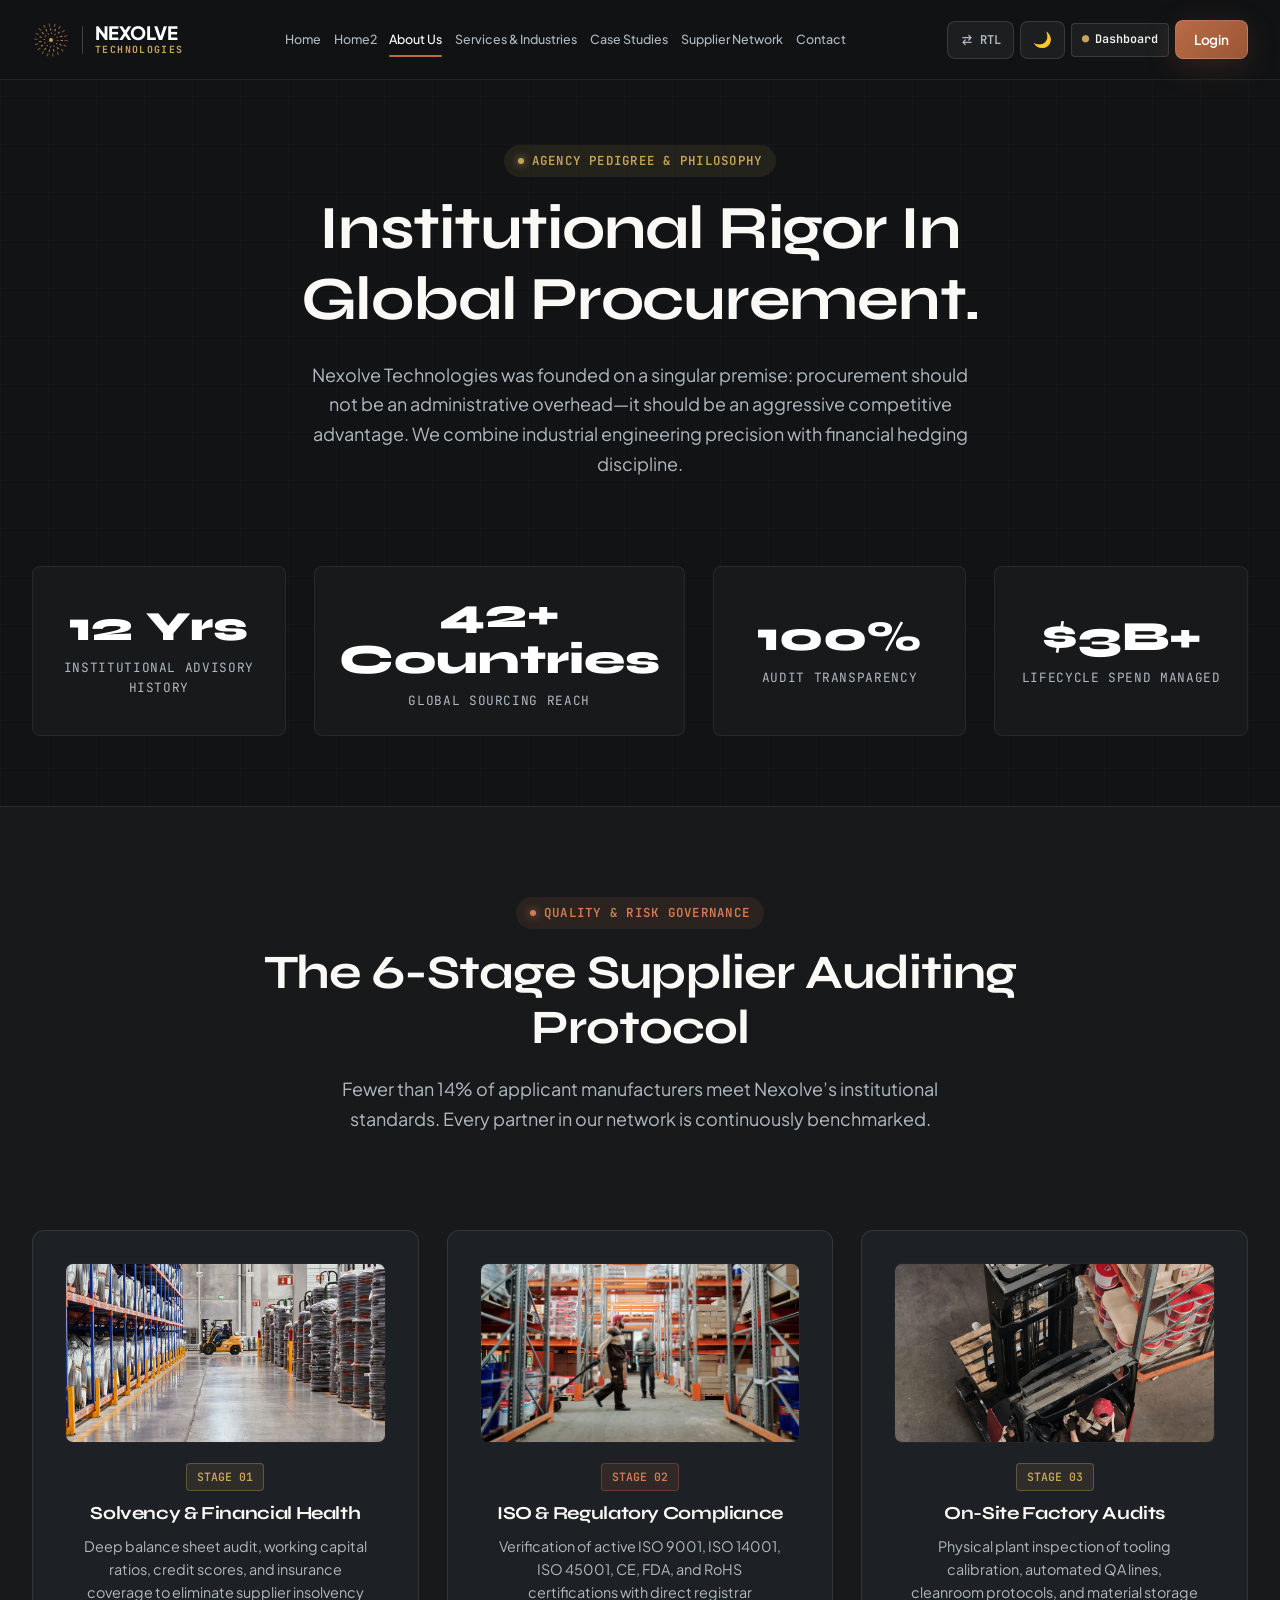
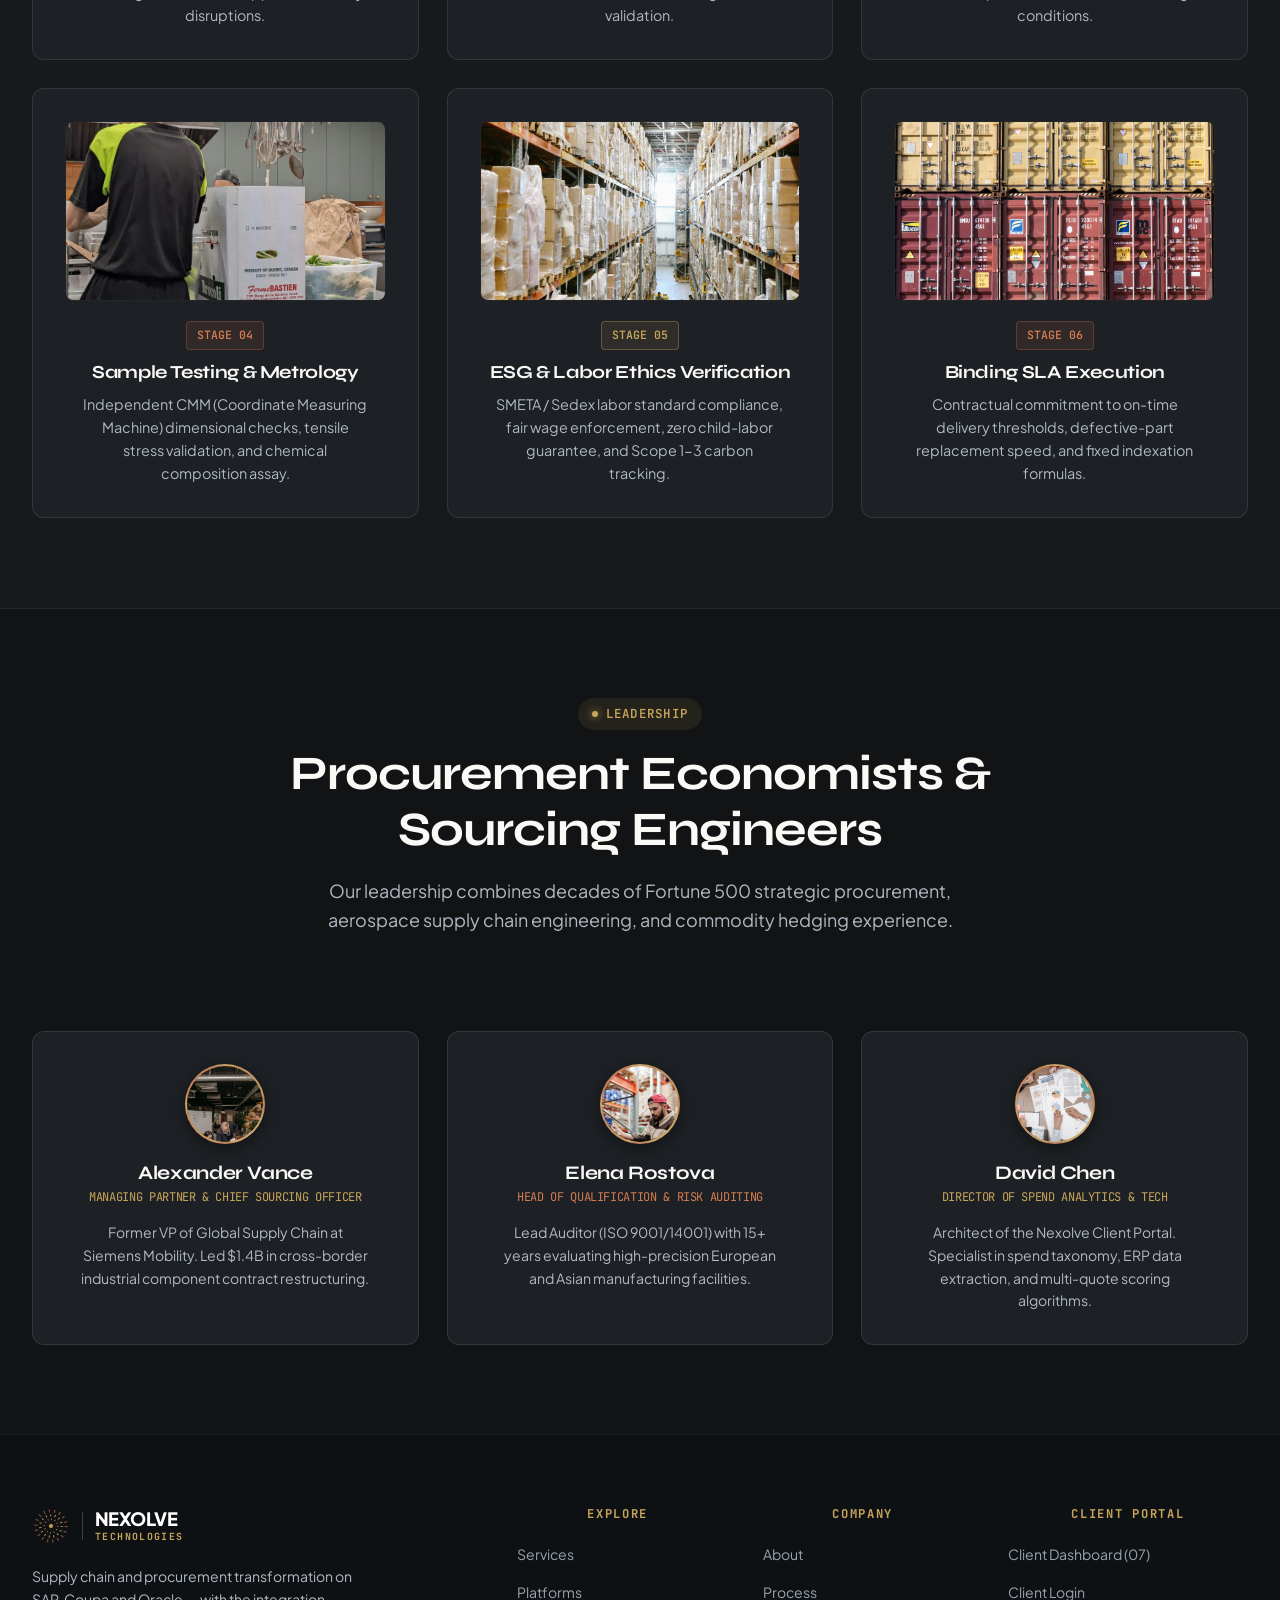
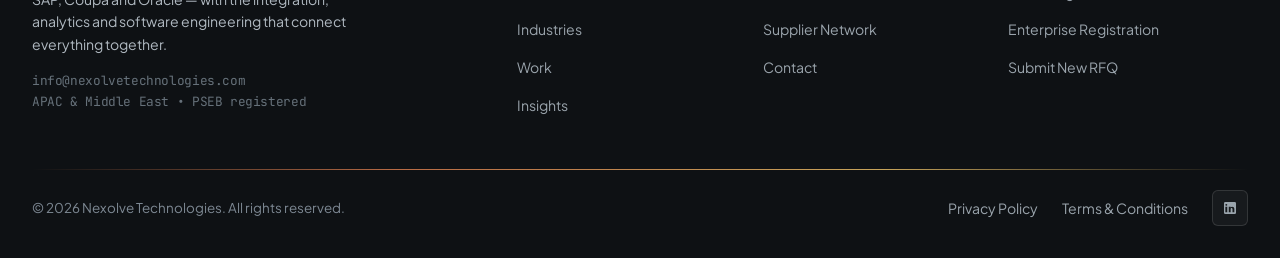
==== about.html @ 61aac62c "feat: complete Procurement & Vendor Sourcing Agency with RTL, Light/Dark theme, and centered auth" ====
<!DOCTYPE html>
<html lang="en">
<head>
  <meta charset="UTF-8">
  <meta name="viewport" content="width=device-width, initial-scale=1.0">
  <title>About Us — Nexolve Technologies | Procurement Methodology & Agency Expertise</title>
  <meta name="description" content="Learn about Nexolve Technologies' executive pedigree, rigorous 6-stage supplier qualification protocol, global sourcing footprint, and procurement governance.">
  <link rel="stylesheet" href="css/style.css">
  <link rel="icon" type="image/svg+xml" href="favicon.svg">
</head>
<body>

  <!-- Header -->
  <header class="site-header">
    <div class="container header-inner">
      <a href="index.html" class="brand-lockup">
        <svg viewBox="0 0 96 96" aria-hidden="true" focusable="false" class="matrix-mark brand-lockup__mark">
          <g fill="none">
            <circle class="matrix-mark__ring matrix-mark__ring--outer" cx="48" cy="48" r="38" stroke-width="8" stroke-dasharray="3 10.264"></circle>
            <circle class="matrix-mark__ring matrix-mark__ring--middle" cx="48" cy="48" r="27" stroke-width="6" stroke-dasharray="2.5 8.81"></circle>
            <circle class="matrix-mark__ring matrix-mark__ring--inner" cx="48" cy="48" r="17" stroke-width="4" stroke-dasharray="2 6.901"></circle>
          </g>
          <circle class="matrix-mark__core" cx="48" cy="48" r="5"></circle>
        </svg>
        <span class="brand-lockup__rule" aria-hidden="true"></span>
        <div class="brand-lockup__type">
          <span class="brand-lockup__name">NEXOLVE</span>
          <span class="brand-lockup__descriptor">TECHNOLOGIES</span>
        </div>
      </a>

      <nav class="nav-links">
        <a href="index.html" class="nav-link">Home</a>
        <a href="home-2.html" class="nav-link">Home2</a>
        <a href="about.html" class="nav-link active">About Us</a>
        <a href="services.html" class="nav-link">Services & Industries</a>
        <a href="case-studies.html" class="nav-link">Case Studies</a>
        <a href="supplier-network.html" class="nav-link">Supplier Network</a>
        <a href="contact.html" class="nav-link">Contact</a>

        <div class="mobile-drawer-actions">
          <div style="display:flex; justify-content:center; gap:10px; margin-bottom:8px;">
            <button class="header-control-btn rtl-toggle-btn" aria-label="Toggle RTL / LTR layout" style="flex:1;">
              <svg class="rtl-icon" width="14" height="14" viewBox="0 0 24 24" fill="none" stroke="currentColor" stroke-width="2.2" stroke-linecap="round" stroke-linejoin="round" aria-hidden="true">
                <path d="M5 8h14M15 4l4 4-4 4M19 16H5M9 12l-4 4 4 4"/>
              </svg>
              <span class="rtl-label">RTL</span>
            </button>
            <button class="header-control-btn theme-toggle-btn" aria-label="Toggle Light / Dark mode" style="flex:1;">
              <span class="theme-toggle-icon">🌙</span> Theme
            </button>
          </div>
          <a href="dashboard.html" class="btn btn-secondary btn-sm">
            <span style="color:var(--color-gold);">●</span> Dashboard
          </a>
          <a href="login.html" class="btn btn-primary btn-sm">
            Login →
          </a>
          <div style="display:flex; justify-content:center; gap:16px; margin-top:6px;">
            <a href="register.html" class="mono text-gold" style="font-size:0.82rem;">Create Account</a>
          </div>
        </div>
      </nav>

      <div class="nav-actions">
        <button class="header-control-btn rtl-toggle-btn" id="rtlToggleBtn" aria-label="Toggle RTL / LTR layout" title="Toggle RTL Direction">
          <svg class="rtl-icon" width="14" height="14" viewBox="0 0 24 24" fill="none" stroke="currentColor" stroke-width="2.2" stroke-linecap="round" stroke-linejoin="round" aria-hidden="true">
            <path d="M5 8h14M15 4l4 4-4 4M19 16H5M9 12l-4 4 4 4"/>
          </svg>
          <span class="rtl-label">RTL</span>
        </button>
        <button class="header-control-btn theme-toggle-btn" id="themeToggleBtn" aria-label="Toggle Light / Dark mode">
          <span class="theme-toggle-icon">🌙</span>
        </button>
        <a href="dashboard.html" class="nav-portal-btn desktop-only-action" id="dashboardHeaderBtn">
          <span style="color:var(--color-gold);">●</span> Dashboard
        </a>
        <a href="login.html" class="btn btn-primary btn-sm desktop-only-action" id="loginHeaderBtn">Login</a>
        <button class="mobile-toggle" aria-label="Toggle Navigation Menu">☰</button>
      </div>
    </div>
  </header>

  <main>
    <!-- About Hero (Center-Aligned) -->
    <section class="section page-hero-section">
      <div class="container">
        <div class="hero-center-box">
          <div class="section-label">Agency Pedigree & Philosophy</div>
          <h1 style="margin-bottom: 24px;">
            Institutional Rigor In Global Procurement.
          </h1>
          <p class="section-subtitle">
            Nexolve Technologies was founded on a singular premise: procurement should not be an administrative overhead—it should be an aggressive competitive advantage. We combine industrial engineering precision with financial hedging discipline.
          </p>
        </div>

        <!-- About Metrics (Center-Aligned) -->
        <div class="grid-4" style="margin-top: 32px;">
          <div class="metric-box">
            <div class="metric-value text-copper-bright counter-val" data-target="12" data-suffix=" Yrs">0</div>
            <div class="metric-label">Institutional Advisory History</div>
          </div>
          <div class="metric-box">
            <div class="metric-value text-gold counter-val" data-target="42" data-suffix="+ Countries">0</div>
            <div class="metric-label">Global Sourcing Reach</div>
          </div>
          <div class="metric-box">
            <div class="metric-value text-white counter-val" data-target="100" data-suffix="%">0</div>
            <div class="metric-label">Audit Transparency</div>
          </div>
          <div class="metric-box">
            <div class="metric-value text-gold counter-val" data-target="3.2" data-prefix="$" data-suffix="B+">0</div>
            <div class="metric-label">Lifecycle Spend Managed</div>
          </div>
        </div>
      </div>
    </section>

    <!-- 6-Stage Supplier Qualification Protocol (Center-Aligned) -->
    <section class="section section-dark">
      <div class="container">
        <div class="section-header-center">
          <div class="section-label copper">Quality & Risk Governance</div>
          <h2 class="section-title">The 6-Stage Supplier Auditing Protocol</h2>
          <p class="section-subtitle">
            Fewer than 14% of applicant manufacturers meet Nexolve’s institutional standards. Every partner in our network is continuously benchmarked.
          </p>
        </div>

        <div class="grid-3">
          <div class="card">
            <div class="card-glow"></div>
            <div class="card-media-wrap">
              <img src="IMAGE/pexels-willians-huerta-2157111846-36398150.jpg" alt="Solvency & Financial Health Audit" loading="lazy">
            </div>
            <span class="badge badge-gold" style="margin-bottom:12px;">STAGE 01</span>
            <div class="card-content-body">
              <h3 style="font-size:1.15rem; margin-bottom:10px;">Solvency & Financial Health</h3>
              <p style="color:var(--text-secondary); font-size:0.9rem;">
                Deep balance sheet audit, working capital ratios, credit scores, and insurance coverage to eliminate supplier insolvency disruptions.
              </p>
            </div>
          </div>

          <div class="card">
            <div class="card-glow"></div>
            <div class="card-media-wrap">
              <img src="IMAGE/pexels-tiger-lily-4487365.jpg" alt="ISO & Regulatory Compliance Verification" loading="lazy">
            </div>
            <span class="badge badge-copper" style="margin-bottom:12px;">STAGE 02</span>
            <div class="card-content-body">
              <h3 style="font-size:1.15rem; margin-bottom:10px;">ISO & Regulatory Compliance</h3>
              <p style="color:var(--text-secondary); font-size:0.9rem;">
                Verification of active ISO 9001, ISO 14001, ISO 45001, CE, FDA, and RoHS certifications with direct registrar validation.
              </p>
            </div>
          </div>

          <div class="card">
            <div class="card-glow"></div>
            <div class="card-media-wrap">
              <img src="IMAGE/pexels-tiger-lily-4483558.jpg" alt="On-Site Factory Audits" loading="lazy">
            </div>
            <span class="badge badge-gold" style="margin-bottom:12px;">STAGE 03</span>
            <div class="card-content-body">
              <h3 style="font-size:1.15rem; margin-bottom:10px;">On-Site Factory Audits</h3>
              <p style="color:var(--text-secondary); font-size:0.9rem;">
                Physical plant inspection of tooling calibration, automated QA lines, cleanroom protocols, and material storage conditions.
              </p>
            </div>
          </div>

          <div class="card">
            <div class="card-glow"></div>
            <div class="card-media-wrap">
              <img src="IMAGE/compagnons-dxfe5z116ZQ-unsplash.jpg" alt="Sample Testing & Metrology" loading="lazy">
            </div>
            <span class="badge badge-copper" style="margin-bottom:12px;">STAGE 04</span>
            <div class="card-content-body">
              <h3 style="font-size:1.15rem; margin-bottom:10px;">Sample Testing & Metrology</h3>
              <p style="color:var(--text-secondary); font-size:0.9rem;">
                Independent CMM (Coordinate Measuring Machine) dimensional checks, tensile stress validation, and chemical composition assay.
              </p>
            </div>
          </div>

          <div class="card">
            <div class="card-glow"></div>
            <div class="card-media-wrap">
              <img src="IMAGE/pexels-maorattias-5156696.jpg" alt="ESG & Labor Ethics Verification" loading="lazy">
            </div>
            <span class="badge badge-gold" style="margin-bottom:12px;">STAGE 05</span>
            <div class="card-content-body">
              <h3 style="font-size:1.15rem; margin-bottom:10px;">ESG & Labor Ethics Verification</h3>
              <p style="color:var(--text-secondary); font-size:0.9rem;">
                SMETA / Sedex labor standard compliance, fair wage enforcement, zero child-labor guarantee, and Scope 1-3 carbon tracking.
              </p>
            </div>
          </div>

          <div class="card">
            <div class="card-glow"></div>
            <div class="card-media-wrap">
              <img src="IMAGE/pexels-wolfgang-weiser-467045605-20034029.jpg" alt="Binding SLA Execution" loading="lazy">
            </div>
            <span class="badge badge-copper" style="margin-bottom:12px;">STAGE 06</span>
            <div class="card-content-body">
              <h3 style="font-size:1.15rem; margin-bottom:10px;">Binding SLA Execution</h3>
              <p style="color:var(--text-secondary); font-size:0.9rem;">
                Contractual commitment to on-time delivery thresholds, defective-part replacement speed, and fixed indexation formulas.
              </p>
            </div>
          </div>
        </div>
      </div>
    </section>

    <!-- Executive Leadership & Advisory Pedigree (Center-Aligned) -->
    <section class="section">
      <div class="container">
        <div class="section-header-center">
          <div class="section-label">Leadership</div>
          <h2 class="section-title">Procurement Economists & Sourcing Engineers</h2>
          <p class="section-subtitle">
            Our leadership combines decades of Fortune 500 strategic procurement, aerospace supply chain engineering, and commodity hedging experience.
          </p>
        </div>

        <div class="grid-3">
          <div class="card">
            <div class="team-avatar-wrap">
              <img src="IMAGE/pexels-pavel-danilyuk-7654176.jpg" alt="Alexander Vance" loading="lazy">
            </div>
            <div class="card-content-body">
              <h3 style="font-size:1.2rem; margin-bottom:4px;">Alexander Vance</h3>
              <div class="mono text-gold" style="font-size:0.75rem; margin-bottom:14px;">MANAGING PARTNER & CHIEF SOURCING OFFICER</div>
              <p style="color:var(--text-secondary); font-size:0.88rem; line-height:1.6;">
                Former VP of Global Supply Chain at Siemens Mobility. Led $1.4B in cross-border industrial component contract restructuring.
              </p>
            </div>
          </div>

          <div class="card">
            <div class="team-avatar-wrap">
              <img src="IMAGE/pexels-tiger-lily-4484150.jpg" alt="Elena Rostova" loading="lazy">
            </div>
            <div class="card-content-body">
              <h3 style="font-size:1.2rem; margin-bottom:4px;">Elena Rostova</h3>
              <div class="mono text-copper-bright" style="font-size:0.75rem; margin-bottom:14px;">HEAD OF QUALIFICATION & RISK AUDITING</div>
              <p style="color:var(--text-secondary); font-size:0.88rem; line-height:1.6;">
                Lead Auditor (ISO 9001/14001) with 15+ years evaluating high-precision European and Asian manufacturing facilities.
              </p>
            </div>
          </div>

          <div class="card">
            <div class="team-avatar-wrap">
              <img src="IMAGE/pexels-pavel-danilyuk-7868970.jpg" alt="David Chen" loading="lazy">
            </div>
            <div class="card-content-body">
              <h3 style="font-size:1.2rem; margin-bottom:4px;">David Chen</h3>
              <div class="mono text-gold" style="font-size:0.75rem; margin-bottom:14px;">DIRECTOR OF SPEND ANALYTICS & TECH</div>
              <p style="color:var(--text-secondary); font-size:0.88rem; line-height:1.6;">
                Architect of the Nexolve Client Portal. Specialist in spend taxonomy, ERP data extraction, and multi-quote scoring algorithms.
              </p>
            </div>
          </div>
        </div>
      </div>
    </section>
  </main>

  <!-- Footer -->
  <!-- Nexolve Signature Footer with Hairline Spectrum & Social Alignment -->
  <footer class="site-footer" style="background:#0E1114;">
    <div class="container">
      <div class="footer-grid">
        <div>
          <a href="index.html" class="brand-lockup" style="margin-bottom: 20px;">
            <svg viewBox="0 0 96 96" aria-hidden="true" focusable="false" class="matrix-mark brand-lockup__mark">
              <g fill="none">
                <circle class="matrix-mark__ring matrix-mark__ring--outer" cx="48" cy="48" r="38" stroke-width="8"
                  stroke-dasharray="3 10.264"></circle>
                <circle class="matrix-mark__ring matrix-mark__ring--middle" cx="48" cy="48" r="27" stroke-width="6"
                  stroke-dasharray="2.5 8.81"></circle>
                <circle class="matrix-mark__ring matrix-mark__ring--inner" cx="48" cy="48" r="17" stroke-width="4"
                  stroke-dasharray="2 6.901"></circle>
              </g>
              <circle class="matrix-mark__core" cx="48" cy="48" r="5"></circle>
            </svg>
            <span class="brand-lockup__rule" aria-hidden="true"></span>
            <div class="brand-lockup__type">
              <span class="brand-lockup__name">NEXOLVE</span>
              <span class="brand-lockup__descriptor">TECHNOLOGIES</span>
            </div>
          </a>

          <p
            style="font-size: 0.88rem; color: var(--text-secondary); max-width: 340px; margin-bottom: 16px; line-height: 1.6;">
            Supply chain and procurement transformation on SAP, Coupa and Oracle — with the integration, analytics and
            software engineering that connect everything together.
          </p>
          <div class="mono" style="font-size: 0.8rem; color: var(--text-muted); line-height: 1.6;">
            <div>info@nexolvetechnologies.com</div>
            <div>APAC & Middle East • PSEB registered</div>
          </div>
        </div>

        <div>
          <h4 class="footer-heading">Explore</h4>
          <ul class="footer-links">
            <li><a href="services.html" class="footer-link">Services</a></li>
            <li><a href="home-2.html" class="footer-link">Platforms</a></li>
            <li><a href="services.html#industries" class="footer-link">Industries</a></li>
            <li><a href="case-studies.html" class="footer-link">Work</a></li>
            <li><a href="case-studies.html#whitepapers" class="footer-link">Insights</a></li>
          </ul>
        </div>

        <div>
          <h4 class="footer-heading">Company</h4>
          <ul class="footer-links">
            <li><a href="about.html" class="footer-link">About</a></li>
            <li><a href="home-2.html#workflow" class="footer-link">Process</a></li>
            <li><a href="supplier-network.html" class="footer-link">Supplier Network</a></li>
            <li><a href="contact.html" class="footer-link">Contact</a></li>
          </ul>
        </div>

        <div>
          <h4 class="footer-heading">Client Portal</h4>
          <ul class="footer-links">
            <li><a href="dashboard.html" class="footer-link">Client Dashboard (07)</a></li>
            <li><a href="login.html" class="footer-link">Client Login</a></li>
            <li><a href="register.html" class="footer-link">Enterprise Registration</a></li>
            <li><a href="supplier-network.html#sourcing-form" class="footer-link">Submit New RFQ</a></li>
          </ul>
        </div>
      </div>

      <div class="hairline-spectrum"></div>

      <div class="footer-bottom" style="padding-top:0;">
        <div>© 2026 Nexolve Technologies. All rights reserved.</div>
        <div style="display:flex; align-items:center; gap: 24px; flex-wrap:wrap;">
          <a href="#" class="footer-link">Privacy Policy</a>
          <a href="#" class="footer-link">Terms & Conditions</a>
          <div class="footer-social-list">
            <a href="https://www.linkedin.com/company/nexolve-technologies" target="_blank" rel="noopener noreferrer"
              class="social-icon-btn" aria-label="Nexolve on LinkedIn">
              <svg viewBox="0 0 24 24">
                <path
                  d="M19 3a2 2 0 0 1 2 2v14a2 2 0 0 1-2 2H5a2 2 0 0 1-2-2V5a2 2 0 0 1 2-2h14m-.5 15.5v-5.3a3.26 3.26 0 0 0-3.26-3.26c-.85 0-1.84.52-2.28 1.3v-1.11h-2.79v8.37h2.79v-4.93c0-.77.62-1.4 1.39-1.4a1.4 1.4 0 0 1 1.4 1.4v4.93h2.75M6.46 8.76a1.45 1.45 0 1 0 0-2.9 1.45 1.45 0 0 0 0 2.9m1.4 9.74v-8.37H5.06v8.37h2.8z" />
              </svg>
            </a>
          </div>
        </div>
      </div>
    </div>
  </footer>

  <script src="js/main.js"></script>
</body>
</html>
---- css/style.css ----
/* ==========================================================================
   PROCUREMENT INTELLIGENCE DESIGN SYSTEM
   Brand: Nexolve Technologies — Procurement & Vendor Sourcing Agency
   Colors: Carbon (#17191B), Warm White (#F5F3EE), Steel (#66717A), Copper (#B86B45), Signal Gold (#C7A45A)
   Complete Center-Alignment & Equal-Sizing System
   ========================================================================== */

@import url('https://fonts.googleapis.com/css2?family=JetBrains+Mono:wght@400;500;600;700&family=Plus+Jakarta+Sans:wght@300;400;500;600;700;800&family=Syne:wght@500;600;700;800&display=swap');

:root {
  /* Core Palette */
  --bg-carbon: #111315;
  --bg-carbon-surface: #17191B;
  --bg-carbon-card: #1D2024;
  --bg-carbon-elevated: #24292F;
  --bg-carbon-hover: #2D333B;
  
  --text-warm-white: #F5F3EE;
  --text-primary: #FAF9F6;
  --text-secondary: #B0B9C1;
  --text-muted: #66717A;
  --text-faint: #444C54;
  
  --color-steel: #66717A;
  --color-steel-light: #8E99A2;
  --color-steel-border: rgba(102, 113, 122, 0.22);
  --color-steel-dark: #2A3036;

  --color-copper: #B86B45;
  --color-copper-hover: #D17C52;
  --color-copper-glow: rgba(184, 107, 69, 0.25);
  --color-copper-surface: rgba(184, 107, 69, 0.12);

  --color-gold: #C7A45A;
  --color-gold-hover: #DEBB6E;
  --color-gold-glow: rgba(199, 164, 90, 0.22);
  --color-gold-surface: rgba(199, 164, 90, 0.1);

  --color-success: #3EBD82;
  --color-success-bg: rgba(62, 189, 130, 0.12);
  --color-warning: #E5A83B;
  --color-warning-bg: rgba(229, 168, 59, 0.12);
  --color-info: #3E94E4;
  --color-info-bg: rgba(62, 148, 228, 0.12);
  --color-danger: #E05252;

  /* Typography */
  --font-display: 'Syne', -apple-system, BlinkMacSystemFont, sans-serif;
  --font-body: 'Plus Jakarta Sans', -apple-system, BlinkMacSystemFont, sans-serif;
  --font-mono: 'JetBrains Mono', monospace;

  /* Elevation & Shadows */
  --shadow-sm: 0 2px 8px rgba(0, 0, 0, 0.4);
  --shadow-md: 0 8px 24px rgba(0, 0, 0, 0.5);
  --shadow-lg: 0 16px 48px rgba(0, 0, 0, 0.65);
  --shadow-copper: 0 8px 32px rgba(184, 107, 69, 0.2);
  --shadow-gold: 0 8px 32px rgba(199, 164, 90, 0.18);

  /* Radius & Borders */
  --radius-xs: 4px;
  --radius-sm: 8px;
  --radius-md: 12px;
  --radius-lg: 18px;
  --radius-xl: 24px;
  --radius-full: 9999px;
  
  --border-subtle: 1px solid rgba(255, 255, 255, 0.07);
  --border-card: 1px solid rgba(255, 255, 255, 0.1);
  --border-copper: 1px solid rgba(184, 107, 69, 0.35);
  --border-gold: 1px solid rgba(199, 164, 90, 0.35);

  /* Layout Standard System */
  --max-width: 1280px;
  --header-height: 80px;
  --section-padding-y: clamp(56px, 7vw, 96px);
  --container-padding-x: clamp(16px, 3.5vw, 32px);
  
  --transition-fast: 0.2s cubic-bezier(0.16, 1, 0.3, 1);
  --transition-normal: 0.3s cubic-bezier(0.16, 1, 0.3, 1);
  --transition-slow: 0.5s cubic-bezier(0.16, 1, 0.3, 1);
}

/* ==========================================================================
   Light Mode Theme System (Crisp White Background, Deep Carbon Dark Text)
   ========================================================================== */
/* ==========================================================================
   Light Mode Theme System (Crisp White Background, Deep Carbon Dark Text)
   ========================================================================== */
:root[data-theme="light"],
[data-theme="light"],
body.light-theme {
  --bg-carbon: #FFFFFF;
  --bg-carbon-surface: #F8F9FA;
  --bg-carbon-card: #FFFFFF;
  --bg-carbon-elevated: #F1F3F5;
  --bg-carbon-hover: #E9ECEF;
  
  --text-warm-white: #111315;
  --text-primary: #111315;
  --text-secondary: #4A5568;
  --text-muted: #718096;
  --text-faint: #A0AEC0;
  
  --color-steel: #4A5568;
  --color-steel-light: #2D3748;
  --color-steel-border: rgba(0, 0, 0, 0.1);
  --color-steel-dark: #EDF2F7;

  --color-copper: #A35834;
  --color-copper-hover: #8C4726;
  --color-copper-glow: rgba(163, 88, 52, 0.2);
  --color-copper-surface: rgba(163, 88, 52, 0.08);

  --color-gold: #96701E;
  --color-gold-hover: #7E5D14;
  --color-gold-glow: rgba(150, 112, 30, 0.18);
  --color-gold-surface: rgba(150, 112, 30, 0.08);

  --border-subtle: 1px solid rgba(0, 0, 0, 0.08);
  --border-card: 1px solid rgba(0, 0, 0, 0.1);
  --border-copper: 1px solid rgba(163, 88, 52, 0.3);
  --border-gold: 1px solid rgba(150, 112, 30, 0.3);

  --shadow-sm: 0 2px 8px rgba(0, 0, 0, 0.06);
  --shadow-md: 0 8px 24px rgba(0, 0, 0, 0.08);
  --shadow-lg: 0 16px 48px rgba(0, 0, 0, 0.12);
  --shadow-copper: 0 8px 32px rgba(163, 88, 52, 0.15);
  --shadow-gold: 0 8px 32px rgba(150, 112, 30, 0.15);
}

[data-theme="light"] body {
  background-color: #FFFFFF !important;
  color: #111315 !important;
}

[data-theme="light"] body::before {
  background-image: 
    linear-gradient(rgba(0, 0, 0, 0.03) 1px, transparent 1px),
    linear-gradient(90deg, rgba(0, 0, 0, 0.03) 1px, transparent 1px);
}

[data-theme="light"] .site-header {
  background: rgba(255, 255, 255, 0.95) !important;
  border-bottom: 1px solid rgba(0, 0, 0, 0.08) !important;
  box-shadow: 0 4px 20px rgba(0, 0, 0, 0.04);
}

[data-theme="light"] .site-header.scrolled {
  background: rgba(255, 255, 255, 0.98) !important;
  border-bottom: 1px solid rgba(163, 88, 52, 0.25) !important;
  box-shadow: 0 8px 30px rgba(0, 0, 0, 0.08);
}

[data-theme="light"] .brand-name,
[data-theme="light"] .brand-lockup__name {
  color: #111315 !important;
}

[data-theme="light"] .brand-lockup__rule {
  background: rgba(0, 0, 0, 0.15) !important;
}

[data-theme="light"] .nav-link {
  color: #4A5568 !important;
}

[data-theme="light"] .nav-link:hover,
[data-theme="light"] .nav-link.active {
  color: #111315 !important;
}

[data-theme="light"] .nav-portal-btn {
  background: #F8F9FA !important;
  border-color: rgba(0, 0, 0, 0.12) !important;
  color: #111315 !important;
}

[data-theme="light"] .nav-portal-btn:hover {
  background: #EDF2F7 !important;
  border-color: var(--color-gold) !important;
  color: #111315 !important;
}

[data-theme="light"] .section-title,
[data-theme="light"] .hero-title,
[data-theme="light"] h1, 
[data-theme="light"] h2, 
[data-theme="light"] h3, 
[data-theme="light"] h4, 
[data-theme="light"] h5, 
[data-theme="light"] h6 {
  color: #111315 !important;
}

[data-theme="light"] .section-subtitle,
[data-theme="light"] .hero-lede,
[data-theme="light"] p {
  color: #4A5568;
}

[data-theme="light"] .hero-title__accent {
  background: linear-gradient(135deg, #111315 20%, var(--color-copper) 70%, var(--color-gold) 100%) !important;
  -webkit-background-clip: text !important;
  -webkit-text-fill-color: transparent !important;
}

[data-theme="light"] .home-hero {
  background: radial-gradient(circle at 50% 20%, #F8F9FA 0%, #FFFFFF 80%) !important;
}

[data-theme="light"] .hero-rail {
  background: rgba(248, 249, 250, 0.95) !important;
  border: 1px solid rgba(0, 0, 0, 0.08) !important;
  border-left: 3px solid var(--color-copper) !important;
}

[data-theme="light"] .hero-rail > div {
  border-right: 1px solid rgba(0, 0, 0, 0.08) !important;
}

[data-theme="light"] .hero-rail dt {
  color: #111315 !important;
}

[data-theme="light"] .hero-rail dd {
  color: #718096 !important;
}

[data-theme="light"] .card {
  background: #FFFFFF !important;
  border: 1px solid rgba(0, 0, 0, 0.08) !important;
  box-shadow: 0 4px 16px rgba(0, 0, 0, 0.05);
  color: #111315 !important;
}

[data-theme="light"] .card:hover {
  background: #FFFFFF !important;
  border-color: var(--color-copper) !important;
  box-shadow: 0 10px 28px rgba(0, 0, 0, 0.08);
}

[data-theme="light"] .section-dark,
[data-theme="light"] .brand-panel,
[data-theme="light"] .feature-matrix-box,
[data-theme="light"] .home-2-stat-row {
  background: #F8F9FA !important;
  border-color: rgba(0, 0, 0, 0.08) !important;
}

[data-theme="light"] .surface-blueprint {
  background: #FFFFFF !important;
  border-color: rgba(0, 0, 0, 0.08) !important;
}

[data-theme="light"] .technology-mark {
  background: #F8F9FA !important;
  border: 1px solid rgba(0, 0, 0, 0.08) !important;
}

[data-theme="light"] .technology-mark__name {
  color: #111315 !important;
}

[data-theme="light"] .brand-marquee__item {
  background: #FFFFFF !important;
  border: 1px solid rgba(0, 0, 0, 0.1) !important;
  color: #111315 !important;
  box-shadow: 0 2px 8px rgba(0, 0, 0, 0.04);
}

[data-theme="light"] .proof-project,
[data-theme="light"] .service-matrix__item {
  background: #FFFFFF !important;
  border: 1px solid rgba(0, 0, 0, 0.08) !important;
  box-shadow: 0 4px 16px rgba(0, 0, 0, 0.05);
}

[data-theme="light"] .impact-band {
  background: linear-gradient(135deg, #F8F9FA 0%, #EDF2F7 100%) !important;
  border-color: rgba(0, 0, 0, 0.08) !important;
}

[data-theme="light"] .stat-tile {
  background: #FFFFFF !important;
  border: 1px solid rgba(0, 0, 0, 0.08) !important;
  box-shadow: 0 4px 12px rgba(0, 0, 0, 0.04);
}

[data-theme="light"] .stat-tile__value {
  color: #111315 !important;
}

[data-theme="light"] .hub-section {
  background: #FFFFFF !important;
}

[data-theme="light"] .platform-stack {
  background: #FFFFFF !important;
  border: 1px solid rgba(0, 0, 0, 0.08) !important;
  box-shadow: 0 4px 20px rgba(0, 0, 0, 0.05);
}

[data-theme="light"] .platform-stack__layer {
  background: #F8F9FA !important;
  border: 1px solid rgba(0, 0, 0, 0.08) !important;
}

[data-theme="light"] .platform-stack__title {
  color: #111315 !important;
}

[data-theme="light"] .technology-mark--compact {
  background: #FFFFFF !important;
  border: 1px solid rgba(0, 0, 0, 0.1) !important;
  color: #111315 !important;
}

[data-theme="light"] .brand-cta {
  background: radial-gradient(circle at center, #F8F9FA 0%, #FFFFFF 80%) !important;
  border-color: rgba(0, 0, 0, 0.08) !important;
}

[data-theme="light"] .enterprise-stat-row {
  background: #FFFFFF !important;
  border: 1px solid rgba(0, 0, 0, 0.1) !important;
}

[data-theme="light"] .enterprise-stat-cell {
  border-right: 1px solid rgba(0, 0, 0, 0.08) !important;
}

[data-theme="light"] .enterprise-stat-value,
[data-theme="light"] .enterprise-stat-val {
  color: #111315 !important;
}

[data-theme="light"] .metric-box {
  background: #F8F9FA !important;
  border: 1px solid rgba(0, 0, 0, 0.08) !important;
}

[data-theme="light"] .metric-value {
  color: #111315 !important;
}

[data-theme="light"] .metric-label {
  color: #4A5568 !important;
}

[data-theme="light"] .savings-engine-container {
  background: #FFFFFF !important;
  border: 1px solid rgba(0, 0, 0, 0.12) !important;
  box-shadow: 0 16px 40px rgba(0, 0, 0, 0.08), 0 0 20px rgba(163, 88, 52, 0.08) !important;
}

[data-theme="light"] .savings-engine-container::before {
  color: var(--color-copper) !important;
}

[data-theme="light"] .flow-step {
  background: #F8F9FA !important;
  border: 1px solid rgba(0, 0, 0, 0.08) !important;
  color: #111315 !important;
}

[data-theme="light"] .flow-step.highlight {
  background: rgba(199, 164, 90, 0.12) !important;
  border-color: var(--color-gold) !important;
}

[data-theme="light"] .flow-step.final {
  background: rgba(184, 107, 69, 0.12) !important;
  border-color: var(--color-copper) !important;
}

[data-theme="light"] .flow-step-val {
  color: #111315 !important;
}

[data-theme="light"] .flow-step-desc {
  color: #718096 !important;
}

[data-theme="light"] .range-input {
  background: #E2E8F0 !important;
}

[data-theme="light"] .table-responsive {
  background: #FFFFFF !important;
  border-color: rgba(0, 0, 0, 0.1) !important;
}

[data-theme="light"] .data-table th {
  background: #F8F9FA !important;
  color: #111315 !important;
  border-bottom: 1px solid rgba(0, 0, 0, 0.1) !important;
}

[data-theme="light"] .data-table td {
  color: #111315 !important;
  border-bottom: 1px solid rgba(0, 0, 0, 0.06) !important;
}

[data-theme="light"] .data-table tbody tr:hover {
  background: #F8F9FA !important;
}

[data-theme="light"] .procurement-ticker {
  background: #F8F9FA !important;
  border-bottom: 1px solid rgba(0, 0, 0, 0.08) !important;
  color: #4A5568 !important;
}

[data-theme="light"] .site-footer {
  background: #F1F3F5 !important;
  border-top: 1px solid rgba(0, 0, 0, 0.08) !important;
}

[data-theme="light"] .site-footer h4,
[data-theme="light"] .site-footer .brand-lockup__name {
  color: #111315 !important;
}

[data-theme="light"] .footer-link {
  color: #4A5568 !important;
}

[data-theme="light"] .footer-link:hover {
  color: #111315 !important;
}

[data-theme="light"] .footer-bottom {
  color: #718096 !important;
}

[data-theme="light"] .social-icon-btn,
[data-theme="light"] .social-channel-icon {
  background: rgba(0, 0, 0, 0.04) !important;
  border-color: rgba(0, 0, 0, 0.1) !important;
  color: #4A5568 !important;
}

[data-theme="light"] .social-icon-btn:hover,
[data-theme="light"] .social-channel-card:hover .social-channel-icon {
  background: var(--color-copper) !important;
  color: #FFFFFF !important;
}

[data-theme="light"] .social-channel-card,
[data-theme="light"] .office-hub-card {
  background: #FFFFFF !important;
  border-color: rgba(0, 0, 0, 0.08) !important;
  box-shadow: 0 4px 16px rgba(0, 0, 0, 0.05);
}

[data-theme="light"] .social-channel-name,
[data-theme="light"] .office-hub-card h3 {
  color: #111315 !important;
}

[data-theme="light"] .form-control {
  background: #FFFFFF !important;
  border: 1px solid #CBD5E0 !important;
  color: #111315 !important;
}

[data-theme="light"] .form-control::placeholder {
  color: #A0AEC0 !important;
}

[data-theme="light"] .form-control:focus {
  border-color: var(--color-copper) !important;
  box-shadow: 0 0 0 3px rgba(163, 88, 52, 0.15) !important;
}

[data-theme="light"] .btn-secondary {
  background: #F1F3F5 !important;
  border-color: rgba(0, 0, 0, 0.12) !important;
  color: #111315 !important;
}

[data-theme="light"] .btn-secondary:hover {
  background: #E2E8F0 !important;
  color: #111315 !important;
}

[data-theme="light"] .btn-outline {
  border-color: rgba(0, 0, 0, 0.2) !important;
  color: #111315 !important;
}

[data-theme="light"] .btn-outline:hover {
  background: rgba(0, 0, 0, 0.04) !important;
  color: var(--color-copper) !important;
  border-color: var(--color-copper) !important;
}

[data-theme="light"] .hud-pill,
[data-theme="light"] .map-hud-badge,
[data-theme="light"] .video-badge {
  background: rgba(255, 255, 255, 0.94) !important;
  border-color: rgba(0, 0, 0, 0.12) !important;
  color: #111315 !important;
  box-shadow: 0 4px 12px rgba(0, 0, 0, 0.06) !important;
}

[data-theme="light"] .contact-map-frame {
  filter: none !important;
}

[data-theme="light"] .auth-card {
  background: #FFFFFF !important;
  border: 1px solid rgba(0, 0, 0, 0.1) !important;
  box-shadow: 0 20px 50px rgba(0, 0, 0, 0.08) !important;
}

[data-theme="light"] .mobile-drawer,
[data-theme="light"] .nav-links {
  background: #FFFFFF !important;
}

[data-theme="light"] .mobile-toggle {
  background: #F1F3F5 !important;
  border-color: rgba(0, 0, 0, 0.12) !important;
  color: #111315 !important;
}

[data-theme="light"] .badge-steel {
  background: #EDF2F7 !important;
  color: #2D3748 !important;
}

[data-theme="light"] .dashboard-sidebar {
  background: #FFFFFF !important;
  border-right: 1px solid rgba(0, 0, 0, 0.08) !important;
}

[data-theme="light"] .dashboard-card {
  background: #FFFFFF !important;
  border: 1px solid rgba(0, 0, 0, 0.08) !important;
}

/* ==========================================================================
   RTL (Right-to-Left) Mode Support
   ========================================================================== */
[dir="rtl"] {
  direction: rtl;
  text-align: right;
}

[dir="rtl"] .nav-container {
  flex-direction: row;
}

[dir="rtl"] .brand-lockup,
[dir="rtl"] .brand-logo {
  margin-right: 0;
  margin-left: 16px;
}

[dir="rtl"] .brand-lockup__rule {
  margin: 0 10px;
}

[dir="rtl"] .nav-links {
  margin-right: auto;
  margin-left: 0;
}

[dir="rtl"] .hero-rail {
  border-left: none;
  border-right: 3px solid var(--color-copper);
}

[dir="rtl"] .hero-rail > div {
  border-right: none;
  border-left: 1px solid rgba(255, 255, 255, 0.06);
}

[dir="rtl"] .hero-rail > div:last-child {
  border-left: none;
}

[dir="rtl"] [data-theme="light"] .hero-rail > div {
  border-left: 1px solid rgba(0, 0, 0, 0.08) !important;
  border-right: none !important;
}

[dir="rtl"] .technology-mark::before {
  left: auto;
  right: 0;
}

[dir="rtl"] .footer-grid {
  text-align: right;
}

[dir="rtl"] .footer-links {
  align-items: flex-start;
}

[dir="rtl"] .footer-bottom {
  flex-direction: row-reverse;
}

[dir="rtl"] .enterprise-stat-cell {
  border-right: none;
  border-left: 1px solid rgba(255, 255, 255, 0.08);
}

[dir="rtl"] .enterprise-stat-cell:last-child {
  border-left: none;
}

[dir="rtl"] [data-theme="light"] .enterprise-stat-cell {
  border-left: 1px solid rgba(0, 0, 0, 0.08) !important;
  border-right: none !important;
}

[dir="rtl"] .mobile-drawer {
  right: auto;
  left: -320px;
  border-right: 1px solid rgba(255, 255, 255, 0.08);
  border-left: none;
}

[dir="rtl"] .mobile-drawer.active {
  left: 0;
  right: auto;
}

[dir="rtl"] .social-channel-card {
  text-align: right;
}

[dir="rtl"] .map-hud-overlay {
  flex-direction: row-reverse;
}

[dir="rtl"] .hud-pill,
[dir="rtl"] .badge {
  text-align: right;
}

[dir="rtl"] .data-table th,
[dir="rtl"] .data-table td {
  text-align: right;
}

[dir="rtl"] .flow-step {
  text-align: right;
}

[dir="rtl"] .auth-corner-back {
  left: auto !important;
  right: 24px !important;
}

[dir="rtl"] .auth-corner-controls {
  right: auto !important;
  left: 24px !important;
}

/* Header Action Controls (Theme & RTL Toggles) */
.header-control-btn {
  display: inline-flex;
  align-items: center;
  justify-content: center;
  gap: 6px;
  height: 38px;
  padding: 0 12px;
  border-radius: var(--radius-sm);
  background: rgba(255, 255, 255, 0.05);
  border: 1px solid rgba(255, 255, 255, 0.12);
  color: var(--text-secondary);
  font-family: var(--font-mono);
  font-size: 0.76rem;
  font-weight: 600;
  cursor: pointer;
  transition: all var(--transition-fast);
  user-select: none;
  text-decoration: none;
}

.header-control-btn:hover {
  background: var(--color-copper-surface);
  border-color: var(--color-copper);
  color: var(--color-copper-hover);
  transform: translateY(-1px);
}

[data-theme="light"] .header-control-btn {
  background: #F1F3F5 !important;
  border-color: rgba(0, 0, 0, 0.12) !important;
  color: #2D3748 !important;
}

[data-theme="light"] .header-control-btn:hover {
  background: #E2E8F0 !important;
  border-color: var(--color-copper) !important;
  color: var(--color-copper) !important;
}

.theme-toggle-icon {
  font-size: 0.95rem;
  line-height: 1;
  transition: transform 0.3s ease;
}

.header-control-btn:hover .theme-toggle-icon {
  transform: rotate(20deg) scale(1.1);
}

.rtl-icon {
  display: inline-block;
  vertical-align: middle;
  transition: transform 0.3s ease;
}

.header-control-btn:hover .rtl-icon {
  transform: scale(1.12);
}

/* ==========================================================================
   Base & Reset
   ========================================================================== */
*, *::before, *::after {
  box-sizing: border-box;
  margin: 0;
  padding: 0;
}

html {
  font-size: 16px;
  scroll-behavior: smooth;
  background-color: var(--bg-carbon);
  color: var(--text-warm-white);
  overflow-x: hidden;
  width: 100%;
}

body {
  font-family: var(--font-body);
  background-color: var(--bg-carbon);
  color: var(--text-warm-white);
  line-height: 1.6;
  -webkit-font-smoothing: antialiased;
  -moz-osx-font-smoothing: grayscale;
  overflow-x: hidden;
  width: 100%;
  position: relative;
  min-height: 100vh;
  display: flex;
  flex-direction: column;
}

body::before {
  content: '';
  position: fixed;
  top: 0;
  left: 0;
  width: 100%;
  height: 100%;
  background-image: 
    linear-gradient(rgba(255, 255, 255, 0.02) 1px, transparent 1px),
    linear-gradient(90deg, rgba(255, 255, 255, 0.02) 1px, transparent 1px);
  background-size: 48px 48px;
  pointer-events: none;
  z-index: 0;
}

main {
  flex: 1 0 auto;
  position: relative;
  z-index: 1;
  width: 100%;
}

a {
  color: inherit;
  text-decoration: none;
  transition: color var(--transition-fast);
}

/* ==========================================================================
   Strict Image Standards
   ========================================================================== */
img, picture, svg, video {
  display: block;
  max-width: 100%;
  height: auto;
}

.img-wrap-16-9,
.img-wrap-16-10,
.img-wrap-4-3,
.img-wrap-1-1 {
  width: 100%;
  position: relative;
  overflow: hidden;
  border-radius: var(--radius-sm);
  background: #14171A;
  display: flex;
  align-items: center;
  justify-content: center;
  margin: 0 auto 20px;
}

.img-wrap-16-9 { aspect-ratio: 16 / 9; }
.img-wrap-16-10 { aspect-ratio: 16 / 10; }
.img-wrap-4-3 { aspect-ratio: 4 / 3; }
.img-wrap-1-1 { aspect-ratio: 1 / 1; }

.img-wrap-16-9 img,
.img-wrap-16-10 img,
.img-wrap-4-3 img,
.img-wrap-1-1 img {
  width: 100%;
  height: 100%;
  object-fit: cover;
  object-position: center;
  transition: transform var(--transition-normal);
}

.card-media-wrap {
  width: 100%;
  aspect-ratio: 16 / 9;
  border-radius: var(--radius-sm);
  overflow: hidden;
  margin: 0 auto 20px;
  background: #15181B;
  border: 1px solid rgba(255, 255, 255, 0.06);
  display: flex;
  align-items: center;
  justify-content: center;
  position: relative;
  flex-shrink: 0;
}

.card-media-wrap img {
  width: 100%;
  height: 100%;
  object-fit: cover;
  object-position: center;
}

.card:hover .card-media-wrap img {
  transform: scale(1.04);
}

.team-avatar-wrap {
  width: 80px;
  height: 80px;
  aspect-ratio: 1 / 1;
  border-radius: 50%;
  overflow: hidden;
  margin: 0 auto 18px;
  background: linear-gradient(135deg, var(--color-copper), var(--color-gold));
  display: flex;
  align-items: center;
  justify-content: center;
  font-family: var(--font-display);
  font-size: 1.8rem;
  font-weight: 800;
  color: #111315;
  flex-shrink: 0;
  border: 2px solid rgba(255, 255, 255, 0.1);
  box-shadow: 0 4px 16px rgba(0, 0, 0, 0.4);
}

.team-avatar-wrap img {
  width: 100%;
  height: 100%;
  object-fit: cover;
  object-position: center top;
}

ul, ol {
  list-style: none;
}

button, input, select, textarea {
  font-family: inherit;
  color: inherit;
  border: none;
  background: none;
  outline: none;
  font-size: 1rem;
}

button {
  cursor: pointer;
}

/* ==========================================================================
   Center-Aligned Typography Hierarchy
   ========================================================================== */
h1, h2, h3, h4, h5, h6 {
  font-family: var(--font-display);
  font-weight: 700;
  line-height: 1.16;
  color: var(--text-primary);
  letter-spacing: -0.02em;
  word-break: break-word;
  text-align: center;
}

h1 {
  font-size: clamp(2.3rem, 4.8vw, 4.2rem);
  text-align: center;
  margin-left: auto;
  margin-right: auto;
}

.mono {
  font-family: var(--font-mono);
  letter-spacing: -0.03em;
}

.text-copper { color: var(--color-copper); }
.text-copper-bright { color: var(--color-copper-hover); }
.text-gold { color: var(--color-gold); }
.text-steel { color: var(--color-steel-light); }
.text-muted { color: var(--text-muted); }
.text-success { color: var(--color-success); }
.text-white { color: #FFFFFF; }

.section-label {
  display: inline-flex;
  align-items: center;
  justify-content: center;
  gap: 8px;
  font-family: var(--font-mono);
  font-size: clamp(0.7rem, 1.5vw, 0.78rem);
  font-weight: 600;
  text-transform: uppercase;
  letter-spacing: 0.1em;
  color: var(--color-gold);
  background: var(--color-gold-surface);
  border: 1px solid var(--border-gold);
  padding: 6px 14px;
  border-radius: var(--radius-full);
  margin: 0 auto 16px;
  max-width: 100%;
  white-space: normal;
  text-align: center;
}

.section-label::before {
  content: '';
  display: inline-block;
  width: 6px;
  height: 6px;
  border-radius: 50%;
  background: var(--color-gold);
  box-shadow: 0 0 8px var(--color-gold);
  flex-shrink: 0;
}

.section-label.copper {
  color: var(--color-copper-hover);
  background: var(--color-copper-surface);
  border-color: var(--border-copper);
}
.section-label.copper::before {
  background: var(--color-copper-hover);
  box-shadow: 0 0 8px var(--color-copper);
}

.section-title {
  font-size: clamp(1.85rem, 3.8vw, 3rem);
  margin-bottom: 18px;
  text-align: center;
  margin-left: auto;
  margin-right: auto;
}

.section-subtitle {
  font-size: clamp(0.95rem, 1.8vw, 1.125rem);
  color: var(--text-secondary);
  max-width: 680px;
  margin-bottom: 40px;
  margin-left: auto;
  margin-right: auto;
  line-height: 1.65;
  text-align: center;
}

.section-header-center {
  text-align: center;
  max-width: 780px;
  margin: 0 auto clamp(32px, 5vw, 56px);
  display: flex;
  flex-direction: column;
  align-items: center;
  justify-content: center;
}

/* ==========================================================================
   Container & Section Sizing
   ========================================================================== */
.container {
  width: 100%;
  max-width: var(--max-width);
  margin-left: auto;
  margin-right: auto;
  padding-left: var(--container-padding-x);
  padding-right: var(--container-padding-x);
  position: relative;
  z-index: 1;
}

.section {
  padding-top: var(--section-padding-y);
  padding-bottom: var(--section-padding-y);
  position: relative;
  z-index: 1;
  width: 100%;
}

.section-dark {
  background-color: var(--bg-carbon-surface);
  border-top: var(--border-subtle);
  border-bottom: var(--border-subtle);
}

.page-hero-section {
  padding-top: clamp(110px, 14vw, 145px);
  padding-bottom: clamp(40px, 6vw, 70px);
  position: relative;
  text-align: center;
}

.hero-center-box {
  max-width: 860px;
  margin: 0 auto clamp(32px, 5vw, 48px);
  display: flex;
  flex-direction: column;
  align-items: center;
  text-align: center;
}

/* ==========================================================================
   Grid System & Center-Aligned Equal Cards
   ========================================================================== */
.grid-2, .grid-3, .grid-4 {
  display: grid;
  gap: clamp(16px, 2.5vw, 28px);
  width: 100%;
  align-items: stretch;
}

.grid-2 { grid-template-columns: repeat(2, 1fr); }
.grid-3 { grid-template-columns: repeat(3, 1fr); }
.grid-4 { grid-template-columns: repeat(4, 1fr); }

@media (max-width: 1024px) {
  .grid-4 { grid-template-columns: repeat(2, 1fr); }
  .grid-3 { grid-template-columns: repeat(2, 1fr); }
  .grid-2 { grid-template-columns: 1fr; }
}

@media (max-width: 768px) {
  .grid-4, .grid-3, .grid-2 {
    grid-template-columns: 1fr;
    gap: 18px;
  }
}

/* ==========================================================================
   Buttons (Always Center-Aligned)
   ========================================================================== */
.btn {
  display: inline-flex;
  align-items: center;
  justify-content: center;
  gap: 10px;
  font-family: var(--font-body);
  font-size: clamp(0.85rem, 1.5vw, 0.95rem);
  font-weight: 600;
  padding: 13px 26px;
  border-radius: var(--radius-sm);
  transition: all var(--transition-normal);
  position: relative;
  overflow: hidden;
  white-space: nowrap;
  letter-spacing: -0.01em;
  min-height: 48px;
  text-align: center;
  margin-left: auto;
  margin-right: auto;
}

.btn-primary {
  background: linear-gradient(135deg, var(--color-copper) 0%, #9B5634 100%);
  color: #FFFFFF;
  border: 1px solid rgba(255, 255, 255, 0.15);
  box-shadow: var(--shadow-copper);
}

.btn-primary:hover {
  background: linear-gradient(135deg, var(--color-copper-hover) 0%, var(--color-copper) 100%);
  transform: translateY(-2px);
  box-shadow: 0 10px 30px rgba(184, 107, 69, 0.35);
}

.btn-gold {
  background: linear-gradient(135deg, var(--color-gold) 0%, #A8863E 100%);
  color: #111315;
  font-weight: 700;
  box-shadow: var(--shadow-gold);
}

.btn-gold:hover {
  background: linear-gradient(135deg, var(--color-gold-hover) 0%, var(--color-gold) 100%);
  transform: translateY(-2px);
  box-shadow: 0 10px 30px rgba(199, 164, 90, 0.35);
}

.btn-secondary {
  background: var(--bg-carbon-card);
  color: var(--text-warm-white);
  border: var(--border-card);
}

.btn-secondary:hover {
  background: var(--bg-carbon-elevated);
  border-color: var(--color-steel-light);
  color: #FFFFFF;
  transform: translateY(-2px);
}

.btn-outline {
  background: transparent;
  color: var(--text-warm-white);
  border: 1px solid rgba(255, 255, 255, 0.2);
}

.btn-outline:hover {
  background: rgba(255, 255, 255, 0.05);
  border-color: var(--color-copper);
  color: var(--color-copper-hover);
}

.btn-sm {
  padding: 8px 18px;
  font-size: 0.85rem;
  min-height: 38px;
}

.btn-lg {
  padding: 16px 34px;
  font-size: 1rem;
  min-height: 52px;
}

.btn-group-center {
  display: flex;
  align-items: center;
  justify-content: center;
  gap: 16px;
  flex-wrap: wrap;
  width: 100%;
  margin: 0 auto;
}

@media (max-width: 576px) {
  .btn-group-center,
  .btn-group-mobile-stack {
    display: flex;
    flex-direction: column;
    width: 100%;
    gap: 12px;
    align-items: center;
    justify-content: center;
  }
  .btn-group-center .btn,
  .btn-group-mobile-stack .btn {
    width: 100%;
  }
}

/* ==========================================================================
   Header & Navigation
   ========================================================================== */
.site-header {
  position: fixed;
  top: 0;
  left: 0;
  width: 100%;
  height: var(--header-height);
  background: rgba(17, 19, 21, 0.92);
  backdrop-filter: blur(16px);
  -webkit-backdrop-filter: blur(16px);
  border-bottom: var(--border-subtle);
  z-index: 1000;
  transition: all var(--transition-normal);
  display: flex;
  align-items: center;
}

.site-header.scrolled {
  background: rgba(17, 19, 21, 0.98);
  box-shadow: 0 10px 30px rgba(0, 0, 0, 0.5);
  border-bottom: 1px solid rgba(184, 107, 69, 0.25);
  height: 72px;
}

.header-inner {
  display: flex;
  align-items: center;
  justify-content: space-between;
  height: 100%;
  gap: clamp(8px, 1.2vw, 16px);
  flex-wrap: nowrap;
  width: 100%;
}

.brand-logo {
  display: flex;
  align-items: center;
  gap: 10px;
  flex-shrink: 0;
  white-space: nowrap;
}

.brand-mark {
  width: 36px;
  height: 36px;
  aspect-ratio: 1 / 1;
  background: linear-gradient(135deg, var(--color-copper) 0%, var(--color-gold) 100%);
  border-radius: var(--radius-xs);
  display: flex;
  align-items: center;
  justify-content: center;
  font-family: var(--font-display);
  font-weight: 800;
  font-size: 1.1rem;
  color: #111315;
  box-shadow: 0 4px 16px rgba(184, 107, 69, 0.35);
  flex-shrink: 0;
}

.brand-text {
  display: flex;
  flex-direction: column;
}

.brand-name {
  font-family: var(--font-display);
  font-size: 1.05rem;
  font-weight: 800;
  letter-spacing: -0.01em;
  color: #FFFFFF;
}

.brand-tag {
  font-family: var(--font-mono);
  font-size: 0.6rem;
  font-weight: 600;
  color: var(--color-gold);
  letter-spacing: 0.08em;
  text-transform: uppercase;
}

.nav-links {
  display: flex;
  align-items: center;
  gap: clamp(8px, 1vw, 18px);
  flex-shrink: 1;
  white-space: nowrap;
}

.nav-link {
  font-size: clamp(0.78rem, 0.85vw, 0.86rem);
  font-weight: 500;
  color: var(--text-secondary);
  position: relative;
  padding: 6px 0;
  transition: color var(--transition-fast);
  white-space: nowrap;
}

.nav-link:hover, .nav-link.active {
  color: #FFFFFF;
}

.nav-link.active::after {
  content: '';
  position: absolute;
  bottom: -2px;
  left: 0;
  width: 100%;
  height: 2px;
  background: var(--color-copper);
  border-radius: var(--radius-full);
}

.nav-actions {
  display: flex;
  align-items: center;
  gap: 6px;
  flex-shrink: 0;
  white-space: nowrap;
}

.nav-portal-btn {
  display: inline-flex;
  align-items: center;
  gap: 6px;
  font-family: var(--font-mono);
  font-size: 0.74rem;
  font-weight: 600;
  padding: 0 10px;
  height: 34px;
  border-radius: var(--radius-xs);
  background: rgba(255, 255, 255, 0.05);
  border: 1px solid rgba(255, 255, 255, 0.12);
  color: var(--text-warm-white);
  transition: all var(--transition-fast);
  white-space: nowrap;
  flex-shrink: 0;
}

.nav-portal-btn:hover {
  background: var(--color-copper-surface);
  border-color: var(--color-copper);
  color: var(--color-copper-hover);
}

.mobile-drawer-actions {
  display: none;
}

.mobile-toggle {
  display: none;
  background: rgba(255, 255, 255, 0.06);
  border: 1px solid rgba(255, 255, 255, 0.14);
  border-radius: var(--radius-xs);
  width: 40px;
  height: 40px;
  min-width: 40px;
  font-size: 1.25rem;
  color: #FFFFFF;
  cursor: pointer;
  align-items: center;
  justify-content: center;
  transition: all var(--transition-fast);
  margin-left: auto;
  line-height: 1;
}

.mobile-toggle:hover,
.mobile-toggle:focus {
  background: rgba(184, 107, 69, 0.2);
  border-color: var(--color-copper);
  color: var(--color-copper-hover);
}

/* Strict Mobile, Tablet & <= 1200px Viewport Rule:
   For all screen sizes <= 1200px,
   Visible Navbar = [ LOGO ] on LEFT and [ HAMBURGER ] on RIGHT ONLY.
   All links, buttons, portal CTAs, and secondary items live inside the hamburger menu. */
@media (max-width: 1200px) {
  .site-header {
    height: 68px;
  }
  
  .header-inner {
    display: flex;
    align-items: center;
    justify-content: space-between;
    width: 100%;
    position: relative;
  }

  .brand-logo {
    display: inline-flex;
    align-items: center;
    gap: 10px;
    z-index: 1001;
  }

  .brand-tag {
    display: none;
  }

  /* Completely hide all desktop nav links and CTA buttons from visible navbar */
  .nav-actions .nav-portal-btn,
  .nav-actions .btn,
  .nav-actions .desktop-only-action,
  .nav-actions .header-control-btn,
  .nav-actions .rtl-toggle-btn,
  .nav-actions .theme-toggle-btn {
    display: none !important;
  }

  /* Hamburger Menu Button strictly on the right side */
  .mobile-toggle {
    display: inline-flex !important;
    z-index: 1001;
  }

  /* Mobile Drawer Panel */
  .nav-links {
    position: fixed;
    top: 68px;
    left: 0;
    right: 0;
    width: 100%;
    background: #131619;
    border-bottom: 2px solid var(--color-copper);
    flex-direction: column;
    padding: 24px var(--container-padding-x) 36px;
    gap: 12px;
    transform: translateY(-140%);
    opacity: 0;
    pointer-events: none;
    transition: transform 0.3s cubic-bezier(0.16, 1, 0.3, 1), opacity 0.25s ease;
    box-shadow: 0 20px 50px rgba(0, 0, 0, 0.85);
    z-index: 1000;
    max-height: calc(100vh - 68px);
    overflow-y: auto;
    align-items: center;
    text-align: center;
  }

  .nav-links.open {
    transform: translateY(0);
    opacity: 1;
    pointer-events: auto;
  }

  .nav-link {
    font-size: 1.05rem;
    font-weight: 600;
    width: 100%;
    max-width: 400px;
    padding: 12px 16px;
    text-align: center;
    border-radius: var(--radius-xs);
    border-bottom: 1px solid rgba(255, 255, 255, 0.05);
    color: var(--text-warm-white);
  }

  .nav-link:hover,
  .nav-link.active {
    background: rgba(255, 255, 255, 0.05);
    color: var(--color-copper-hover);
  }

  .nav-link.active::after {
    display: none;
  }

  /* Actions placed inside the drawer */
  .mobile-drawer-actions {
    display: flex !important;
    flex-direction: column;
    width: 100%;
    max-width: 400px;
    gap: 12px;
    margin-top: 14px;
    padding-top: 18px;
    border-top: 1px solid rgba(255, 255, 255, 0.08);
    align-items: stretch;
  }

  .mobile-drawer-actions .btn {
    width: 100%;
    justify-content: center;
    text-align: center;
  }
}

@media (max-width: 375px) {
  .brand-name {
    font-size: 1rem;
  }
  .brand-mark {
    width: 34px;
    height: 34px;
    font-size: 1rem;
  }
}

/* ==========================================================================
   Ticker Bar
   ========================================================================== */
.procurement-ticker {
  background: #0D0F10;
  border-bottom: 1px solid rgba(255, 255, 255, 0.05);
  padding: 8px 0;
  overflow: hidden;
  font-family: var(--font-mono);
  font-size: 0.72rem;
  color: var(--text-secondary);
  display: flex;
  align-items: center;
  width: 100%;
}

.ticker-track {
  display: flex;
  gap: clamp(24px, 4vw, 40px);
  white-space: nowrap;
  animation: tickerSlide 35s linear infinite;
}

.ticker-item {
  display: inline-flex;
  align-items: center;
  gap: 8px;
}

.ticker-tag {
  color: var(--color-gold);
  background: rgba(199, 164, 90, 0.12);
  padding: 2px 6px;
  border-radius: var(--radius-xs);
  font-weight: 600;
}

@keyframes tickerSlide {
  0% { transform: translateX(0); }
  100% { transform: translateX(-50%); }
}

/* ==========================================================================
   Cards (Strict Center-Aligned Content & Equal Heights)
   ========================================================================== */
.card {
  background: var(--bg-carbon-card);
  border: var(--border-card);
  border-radius: var(--radius-md);
  padding: clamp(20px, 3vw, 32px);
  transition: all var(--transition-normal);
  position: relative;
  overflow: hidden;
  display: flex;
  flex-direction: column;
  align-items: center; /* Center horizontally */
  text-align: center;  /* Center text */
  height: 100%;
  width: 100%;
}

.card:hover {
  background: var(--bg-carbon-elevated);
  border-color: rgba(184, 107, 69, 0.35);
  transform: translateY(-4px);
  box-shadow: var(--shadow-md);
}

.card-glow {
  position: absolute;
  top: 0;
  left: 0;
  right: 0;
  height: 2px;
  background: linear-gradient(90deg, transparent 0%, var(--color-copper) 50%, transparent 100%);
  opacity: 0;
  transition: opacity var(--transition-fast);
}

.card:hover .card-glow {
  opacity: 1;
}

.card-icon {
  width: 48px;
  height: 48px;
  aspect-ratio: 1 / 1;
  border-radius: var(--radius-sm);
  background: var(--color-copper-surface);
  border: 1px solid rgba(184, 107, 69, 0.25);
  display: flex;
  align-items: center;
  justify-content: center;
  font-size: 1.3rem;
  color: var(--color-copper-hover);
  margin: 0 auto 20px;
  flex-shrink: 0;
}

.card-icon.gold {
  background: var(--color-gold-surface);
  border-color: rgba(199, 164, 90, 0.25);
  color: var(--color-gold);
}

.card-content-body {
  flex: 1 0 auto;
  display: flex;
  flex-direction: column;
  align-items: center;
  text-align: center;
  width: 100%;
}

.card-content-body h3,
.card-content-body h4 {
  text-align: center;
  width: 100%;
}

.card-content-body p {
  text-align: center;
  max-width: 90%;
  margin-left: auto;
  margin-right: auto;
}

.card-content-body ul {
  display: inline-flex;
  flex-direction: column;
  align-items: center;
  text-align: center;
  gap: 8px;
  width: 100%;
  margin-top: 10px;
}

.card-action-bottom {
  margin-top: auto;
  padding-top: 16px;
  display: flex;
  justify-content: center;
  align-items: center;
  text-align: center;
  width: 100%;
}

.metric-box {
  background: var(--bg-carbon-surface);
  border: var(--border-subtle);
  border-radius: var(--radius-sm);
  padding: clamp(18px, 2.5vw, 24px);
  position: relative;
  display: flex;
  flex-direction: column;
  justify-content: center;
  align-items: center;
  text-align: center;
  height: 100%;
  width: 100%;
}

.metric-value {
  font-family: var(--font-display);
  font-size: clamp(2rem, 3.5vw, 2.6rem);
  font-weight: 800;
  color: #FFFFFF;
  line-height: 1.1;
  margin-bottom: 8px;
  text-align: center;
}

.metric-label {
  font-size: 0.8rem;
  color: var(--text-secondary);
  text-transform: uppercase;
  letter-spacing: 0.05em;
  font-family: var(--font-mono);
  text-align: center;
}

/* Badges */
.badge {
  display: inline-flex;
  align-items: center;
  justify-content: center;
  gap: 6px;
  padding: 4px 10px;
  border-radius: var(--radius-xs);
  font-family: var(--font-mono);
  font-size: 0.72rem;
  font-weight: 600;
  white-space: nowrap;
}

.badge-active { background: var(--color-success-bg); color: var(--color-success); border: 1px solid rgba(62, 189, 130, 0.3); }
.badge-review { background: var(--color-warning-bg); color: var(--color-warning); border: 1px solid rgba(229, 168, 59, 0.3); }
.badge-copper { background: var(--color-copper-surface); color: var(--color-copper-hover); border: var(--border-copper); }
.badge-gold { background: var(--color-gold-surface); color: var(--color-gold); border: var(--border-gold); }
.badge-steel { background: rgba(102, 113, 122, 0.15); color: var(--color-steel-light); border: 1px solid var(--color-steel-border); }

/* ==========================================================================
   Procurement Savings Engine (Responsive Component)
   ========================================================================== */
.savings-engine-container {
  background: linear-gradient(180deg, #1A1E22 0%, #141618 100%);
  border: 1px solid rgba(184, 107, 69, 0.3);
  border-radius: var(--radius-lg);
  padding: clamp(24px, 4vw, 40px);
  box-shadow: 0 20px 60px rgba(0, 0, 0, 0.7), 0 0 40px rgba(184, 107, 69, 0.12);
  position: relative;
  width: 100%;
}

.savings-engine-container::before {
  content: 'PROCUREMENT SAVINGS ENGINE';
  position: absolute;
  top: 16px;
  right: 24px;
  font-family: var(--font-mono);
  font-size: 0.7rem;
  color: var(--color-gold);
  letter-spacing: 0.12em;
  font-weight: 700;
}

@media (max-width: 576px) {
  .savings-engine-container::before {
    position: static;
    display: block;
    margin-bottom: 12px;
    text-align: center;
  }
}

.engine-grid {
  display: grid;
  grid-template-columns: 1fr 1.15fr;
  gap: clamp(28px, 4vw, 48px);
  align-items: center;
}

@media (max-width: 1024px) {
  .engine-grid {
    grid-template-columns: 1fr;
  }
}

.engine-slider-wrap {
  margin: 20px 0 28px;
}

.engine-slider-header {
  display: flex;
  justify-content: space-between;
  align-items: baseline;
  margin-bottom: 12px;
}

.engine-slider-val {
  font-family: var(--font-mono);
  font-size: clamp(1.6rem, 3vw, 2rem);
  font-weight: 700;
  color: var(--color-copper-hover);
}

.range-input {
  width: 100%;
  height: 8px;
  border-radius: var(--radius-full);
  background: #2D333B;
  outline: none;
  -webkit-appearance: none;
  cursor: pointer;
}

.range-input::-webkit-slider-thumb {
  -webkit-appearance: none;
  width: 22px;
  height: 22px;
  border-radius: 50%;
  background: var(--color-copper);
  border: 2px solid #FFFFFF;
  box-shadow: 0 0 12px var(--color-copper);
  cursor: pointer;
  transition: transform 0.15s;
}

.range-input::-webkit-slider-thumb:hover {
  transform: scale(1.2);
}

.sourcing-flow-steps {
  display: flex;
  flex-direction: column;
  gap: 12px;
  width: 100%;
}

.flow-step {
  display: flex;
  align-items: center;
  justify-content: space-between;
  background: var(--bg-carbon-card);
  border: 1px solid rgba(255, 255, 255, 0.08);
  border-radius: var(--radius-sm);
  padding: 14px 18px;
  transition: all var(--transition-fast);
  gap: 12px;
}

@media (max-width: 576px) {
  .flow-step {
    flex-direction: column;
    align-items: center;
    text-align: center;
  }
}

.flow-step.highlight {
  border-color: var(--color-gold);
  background: rgba(199, 164, 90, 0.08);
}

.flow-step.final {
  border-color: var(--color-copper);
  background: rgba(184, 107, 69, 0.1);
}

.flow-step-meta {
  display: flex;
  align-items: center;
  gap: 14px;
}

@media (max-width: 576px) {
  .flow-step-meta {
    flex-direction: column;
    text-align: center;
  }
}

.flow-step-num {
  width: 28px;
  height: 28px;
  aspect-ratio: 1 / 1;
  border-radius: 50%;
  background: rgba(255, 255, 255, 0.08);
  display: flex;
  align-items: center;
  justify-content: center;
  font-family: var(--font-mono);
  font-size: 0.75rem;
  font-weight: 700;
  color: var(--color-steel-light);
  flex-shrink: 0;
}

.flow-step.highlight .flow-step-num {
  background: var(--color-gold);
  color: #111315;
}

.flow-step.final .flow-step-num {
  background: var(--color-copper);
  color: #FFFFFF;
}

.flow-step-title {
  font-weight: 600;
  font-size: 0.92rem;
}

.flow-step-desc {
  font-size: 0.78rem;
  color: var(--text-secondary);
}

.flow-step-val {
  font-family: var(--font-mono);
  font-size: 1.1rem;
  font-weight: 700;
  color: var(--text-warm-white);
  white-space: nowrap;
}

.flow-arrow {
  text-align: center;
  color: var(--color-copper);
  font-size: 1rem;
  line-height: 0.3;
}

/* ==========================================================================
   Data Tables
   ========================================================================== */
.table-responsive {
  width: 100%;
  overflow-x: auto;
  border-radius: var(--radius-md);
  border: var(--border-card);
  background: var(--bg-carbon-card);
  -webkit-overflow-scrolling: touch;
}

.data-table {
  width: 100%;
  border-collapse: collapse;
  text-align: left;
  font-size: 0.88rem;
  min-width: 620px;
}

.data-table th {
  background: #15181A;
  padding: 14px 18px;
  font-family: var(--font-mono);
  font-size: 0.72rem;
  font-weight: 600;
  text-transform: uppercase;
  letter-spacing: 0.08em;
  color: var(--text-secondary);
  border-bottom: 1px solid rgba(255, 255, 255, 0.1);
  white-space: nowrap;
}

.data-table td {
  padding: 16px 18px;
  border-bottom: 1px solid rgba(255, 255, 255, 0.05);
  color: var(--text-warm-white);
  vertical-align: middle;
}

.data-table tbody tr {
  transition: background var(--transition-fast);
}

.data-table tbody tr:hover {
  background: rgba(255, 255, 255, 0.02);
}

/* ==========================================================================
   Footer (Nexolve Architecture & Precision Grid Alignment)
   ========================================================================== */
.site-footer {
  background: #0B0D0E;
  border-top: 1px solid rgba(255, 255, 255, 0.06);
  padding: clamp(48px, 6vw, 72px) 0 32px;
  position: relative;
  z-index: 1;
  width: 100%;
}

.footer-grid {
  display: grid;
  grid-template-columns: 2.2fr 1fr 1fr 1.2fr;
  gap: clamp(28px, 3.5vw, 56px);
  margin-bottom: clamp(36px, 4.5vw, 52px);
  align-items: start;
}

@media (max-width: 1024px) {
  .footer-grid { 
    grid-template-columns: 1fr 1fr;
    gap: 36px;
  }
}

@media (max-width: 576px) {
  .footer-grid {
    grid-template-columns: 1fr;
    gap: 32px;
    text-align: left;
  }
}

.footer-heading {
  font-family: var(--font-mono);
  font-size: 0.76rem;
  font-weight: 700;
  text-transform: uppercase;
  letter-spacing: 0.14em;
  color: var(--color-gold);
  margin-bottom: 20px;
}

.footer-links {
  display: flex;
  flex-direction: column;
  gap: 12px;
  list-style: none;
  padding: 0;
  margin: 0;
}

.footer-link {
  font-size: 0.88rem;
  color: #9AA4AC;
  text-decoration: none;
  transition: all var(--transition-fast);
}

.footer-link:hover {
  color: #FFFFFF;
  transform: translateX(2px);
}

.hairline-spectrum {
  width: 100%;
  height: 1px;
  background: linear-gradient(90deg, rgba(184, 107, 69, 0.45) 0%, rgba(199, 164, 90, 0.5) 40%, rgba(102, 113, 122, 0.15) 100%);
  margin-bottom: 24px;
}

/* Footer Social Icons (Inline Right Alignment with Square Card) */
.footer-social-list {
  display: inline-flex;
  align-items: center;
  gap: 10px;
  margin: 0;
}

.social-icon-btn {
  width: 36px;
  height: 36px;
  min-width: 36px;
  aspect-ratio: 1 / 1;
  border-radius: 6px;
  background: rgba(255, 255, 255, 0.04);
  border: 1px solid rgba(255, 255, 255, 0.12);
  display: inline-flex;
  align-items: center;
  justify-content: center;
  color: #9AA4AC;
  transition: all var(--transition-fast);
  flex-shrink: 0;
  cursor: pointer;
  text-decoration: none;
}

.social-icon-btn svg {
  width: 16px;
  height: 16px;
  fill: currentColor;
  transition: fill var(--transition-fast);
}

.social-icon-btn:hover,
.social-icon-btn:focus {
  background: var(--color-copper-surface);
  border-color: var(--color-copper);
  color: #FFFFFF;
  transform: translateY(-2px);
  box-shadow: 0 4px 14px rgba(184, 107, 69, 0.35);
}

/* Auth Card Logo */
.auth-card-logo {
  display: inline-flex;
  align-items: center;
  justify-content: center;
  margin: 0 auto 20px;
  text-decoration: none;
  transition: transform var(--transition-fast);
}

.auth-card-logo:hover {
  transform: scale(1.05);
}

.footer-bottom {
  display: flex;
  justify-content: space-between;
  align-items: center;
  padding-top: 0;
  font-size: 0.84rem;
  color: #7D8893;
  gap: 20px;
  flex-wrap: wrap;
}

@media (max-width: 768px) {
  .footer-bottom {
    flex-direction: column;
    text-align: center;
    justify-content: center;
    gap: 16px;
  }
}

/* ==========================================================================
   Form Styles
   ========================================================================== */
.form-group {
  display: flex;
  flex-direction: column;
  gap: 8px;
  margin-bottom: 20px;
  width: 100%;
}

.form-label {
  font-family: var(--font-mono);
  font-size: 0.78rem;
  font-weight: 600;
  color: var(--text-secondary);
  text-transform: uppercase;
  letter-spacing: 0.05em;
}

.form-control {
  background: var(--bg-carbon-surface);
  border: 1px solid rgba(255, 255, 255, 0.12);
  border-radius: var(--radius-sm);
  padding: 13px 16px;
  color: #FFFFFF;
  font-size: 1rem;
  transition: all var(--transition-fast);
  width: 100%;
}

.form-control:focus {
  border-color: var(--color-copper);
  background: var(--bg-carbon-card);
  box-shadow: 0 0 0 3px rgba(184, 107, 69, 0.15);
}

select.form-control {
  appearance: none;
  background-image: url("data:image/svg+xml,%3Csvg xmlns='http://www.w3.org/2000/svg' width='16' height='16' fill='%2366717A' viewBox='0 0 16 16'%3E%3Cpath d='M7.247 11.14 2.451 5.658C1.885 5.013 2.345 4 3.204 4h9.592a1 1 0 0 1 .753 1.659l-4.796 5.48a1 1 0 0 1-1.506 0z'/%3E%3C/svg%3E");
  background-repeat: no-repeat;
  background-position: calc(100% - 16px) center;
  padding-right: 42px;
}

/* Toast Container */
.toast-container {
  position: fixed;
  bottom: 24px;
  right: 24px;
  z-index: 9999;
  display: flex;
  flex-direction: column;
  gap: 12px;
  pointer-events: none;
  max-width: calc(100vw - 48px);
}

.toast {
  pointer-events: auto;
  background: var(--bg-carbon-card);
  border: 1px solid var(--color-copper);
  padding: 14px 20px;
  border-radius: var(--radius-sm);
  color: #FFFFFF;
  box-shadow: var(--shadow-lg);
  display: flex;
  align-items: center;
  gap: 12px;
  font-size: 0.88rem;
  animation: toastIn 0.3s ease-out;
}

@keyframes toastIn {
  from { transform: translateX(100%); opacity: 0; }
  to { transform: translateX(0); opacity: 1; }
}

/* Modals */
.modal-backdrop {
  position: fixed;
  top: 0;
  left: 0;
  width: 100%;
  height: 100%;
  background: rgba(0, 0, 0, 0.82);
  backdrop-filter: blur(8px);
  -webkit-backdrop-filter: blur(8px);
  z-index: 2000;
  display: none;
  align-items: center;
  justify-content: center;
  padding: 16px;
}

.modal-backdrop.active {
  display: flex;
}

.modal-card {
  background: var(--bg-carbon-surface);
  border: var(--border-card);
  border-radius: var(--radius-md);
  max-width: 600px;
  width: 100%;
  padding: clamp(20px, 3vw, 32px);
  box-shadow: var(--shadow-lg);
  max-height: 90vh;
  overflow-y: auto;
}

/* Authentication Card Logo */
.auth-card-logo {
  display: inline-flex;
  align-items: center;
  justify-content: center;
  gap: 12px;
  text-decoration: none;
  margin-bottom: 20px;
  transition: transform var(--trans-fast);
}

.auth-card-logo:hover {
  transform: translateY(-2px);
}

.auth-card-logo .brand-mark {
  width: 44px;
  height: 44px;
  background: linear-gradient(135deg, var(--color-copper), var(--color-gold));
  color: #FFFFFF;
  border-radius: var(--radius-sm);
  display: flex;
  align-items: center;
  justify-content: center;
  font-family: var(--font-mono);
  font-weight: 800;
  font-size: 1.15rem;
  letter-spacing: -0.04em;
  box-shadow: 0 4px 16px rgba(184, 107, 69, 0.35);
}

.auth-card-logo .brand-text {
  display: flex;
  flex-direction: column;
  text-align: left;
}

.auth-card-logo .brand-name {
  font-family: var(--font-heading);
  font-weight: 800;
  font-size: 1.25rem;
  letter-spacing: -0.02em;
  color: #FFFFFF;
  line-height: 1.1;
}

.auth-card-logo .brand-tag {
  font-family: var(--font-mono);
  font-size: 0.65rem;
  color: var(--color-gold);
  letter-spacing: 0.08em;
  text-transform: uppercase;
}

/* ==========================================================================
   NEXOLVE TECHNOLOGIES SIGNATURE DESIGN PATTERNS
   Exact Architectural Layouts, Grid Systems, Matrix Rings & Component Structures
   ========================================================================== */

/* 1. Concentric Animated Matrix Mark */
.matrix-mark {
  display: inline-block;
  vertical-align: middle;
}

.matrix-mark__ring {
  stroke: var(--color-copper);
  transform-origin: 48px 48px;
  animation: matrixRotate 24s linear infinite;
}

.matrix-mark__ring--outer {
  stroke: var(--color-copper);
  opacity: 0.65;
  animation-duration: 32s;
}

.matrix-mark__ring--middle {
  stroke: var(--color-gold);
  opacity: 0.85;
  animation-duration: 22s;
  animation-direction: reverse;
}

.matrix-mark__ring--inner {
  stroke: var(--color-copper-hover);
  opacity: 0.95;
  animation-duration: 14s;
}

.matrix-mark__core {
  fill: var(--color-gold);
  filter: drop-shadow(0 0 8px var(--color-gold-glow));
}

@keyframes matrixRotate {
  from { transform: rotate(0deg); }
  to { transform: rotate(360deg); }
}

/* 2. Brand Lockup Pattern */
.brand-lockup {
  display: inline-flex;
  align-items: center;
  gap: 12px;
  text-decoration: none;
}

.brand-lockup__mark {
  width: 38px;
  height: 38px;
  flex-shrink: 0;
}

.brand-lockup__rule {
  display: block;
  width: 1px;
  height: 28px;
  background: rgba(255, 255, 255, 0.2);
}

.brand-lockup__type {
  display: flex;
  flex-direction: column;
  line-height: 1;
}

.brand-lockup__name {
  font-family: var(--font-heading);
  font-weight: 800;
  font-size: 1.15rem;
  letter-spacing: -0.03em;
  color: #FFFFFF;
}

.brand-lockup__descriptor {
  font-family: var(--font-mono);
  font-size: 0.62rem;
  font-weight: 700;
  letter-spacing: 0.14em;
  color: var(--color-gold);
  text-transform: uppercase;
  margin-top: 3px;
}

/* 3. Editorial Label */
.editorial-label {
  font-family: var(--font-mono);
  font-size: 0.75rem;
  font-weight: 700;
  letter-spacing: 0.14em;
  text-transform: uppercase;
  color: var(--color-copper-hover);
  display: inline-block;
  margin-bottom: 8px;
}

/* 4. Hero Section Stage & Architectural Rail */
.home-hero {
  position: relative;
  padding: clamp(100px, 12vw, 140px) 0 clamp(48px, 6vw, 80px);
  overflow: hidden;
  background: radial-gradient(circle at 50% 20%, #171A1E 0%, #111315 80%);
}

.hero-matrix {
  position: absolute;
  top: -60px;
  right: -60px;
  width: 480px;
  height: 480px;
  opacity: 0.08;
  pointer-events: none;
}

.hero-eyebrow {
  display: inline-flex;
  align-items: center;
  gap: 8px;
  padding: 6px 14px;
  border-radius: var(--radius-full);
  background: rgba(184, 107, 69, 0.12);
  border: 1px solid rgba(184, 107, 69, 0.3);
  color: var(--color-gold);
  font-family: var(--font-mono);
  font-size: 0.76rem;
  font-weight: 700;
  letter-spacing: 0.1em;
  text-transform: uppercase;
  margin-bottom: 24px;
}

.hero-title {
  font-family: var(--font-heading);
  font-size: clamp(2.2rem, 5.5vw, 4.2rem);
  font-weight: 800;
  line-height: 1.05;
  letter-spacing: -0.04em;
  color: #FFFFFF;
  margin-bottom: 24px;
}

.hero-title__accent {
  background: linear-gradient(135deg, #FFFFFF 20%, var(--color-gold) 70%, var(--color-copper-hover) 100%);
  -webkit-background-clip: text;
  -webkit-text-fill-color: transparent;
  display: block;
}

.hero-lede {
  font-size: clamp(1rem, 2vw, 1.2rem);
  line-height: 1.65;
  color: var(--text-secondary);
  max-width: 780px;
  margin: 0 auto;
}

/* Horizontal Architectural Hero Rail */
.hero-rail {
  display: grid;
  grid-template-columns: repeat(auto-fit, minmax(200px, 1fr));
  gap: 16px;
  margin-top: clamp(40px, 6vw, 64px);
  padding: clamp(18px, 3vw, 24px);
  background: rgba(23, 25, 27, 0.7);
  backdrop-filter: blur(12px);
  -webkit-backdrop-filter: blur(12px);
  border: var(--border-subtle);
  border-radius: var(--radius-md);
  border-left: 3px solid var(--color-copper);
}

.hero-rail > div {
  display: flex;
  flex-direction: column;
  align-items: center;
  text-align: center;
  padding: 10px;
  border-right: 1px solid rgba(255, 255, 255, 0.06);
}

.hero-rail > div:last-child {
  border-right: none;
}

.hero-rail dt {
  display: flex;
  align-items: center;
  gap: 8px;
  font-family: var(--font-mono);
  font-size: clamp(1.2rem, 2.5vw, 1.55rem);
  font-weight: 800;
  color: #FFFFFF;
  margin-bottom: 4px;
}

.hero-rail dt span {
  color: var(--color-gold);
}

.hero-rail dd {
  font-size: 0.8rem;
  color: var(--text-secondary);
  text-transform: uppercase;
  letter-spacing: 0.04em;
  font-weight: 500;
}

/* 5. Surface Blueprint & Delivery Landscape Panel */
.surface-blueprint {
  background: #14171A;
  border-top: var(--border-subtle);
  border-bottom: var(--border-subtle);
  padding: clamp(56px, 7vw, 96px) 0;
}

.brand-panel {
  display: grid;
  grid-template-columns: 1fr;
  gap: 28px;
  margin-top: 36px;
  background: var(--bg-carbon-card);
  border: var(--border-card);
  border-radius: var(--radius-md);
  padding: clamp(24px, 4vw, 36px);
  overflow: hidden;
  width: 100%;
}

.brand-panel > div {
  min-width: 0;
  width: 100%;
}

@media (min-width: 900px) {
  .brand-panel {
    grid-template-columns: 0.42fr 0.58fr;
    gap: 36px;
    align-items: stretch;
  }
}

.brand-panel__label {
  font-family: var(--font-mono);
  font-size: 0.78rem;
  font-weight: 700;
  letter-spacing: 0.12em;
  text-transform: uppercase;
  color: var(--color-gold);
  margin-bottom: 16px;
}

.brand-panel__platform-wall {
  display: grid;
  grid-template-columns: repeat(2, 1fr);
  gap: 12px;
  list-style: none;
  width: 100%;
}

@media (max-width: 540px) {
  .brand-panel__platform-wall {
    grid-template-columns: 1fr;
  }
}

.technology-mark {
  display: flex;
  flex-direction: column;
  align-items: flex-start;
  justify-content: center;
  gap: 6px;
  padding: 16px 18px;
  background: rgba(255, 255, 255, 0.03);
  border: 1px solid rgba(255, 255, 255, 0.1);
  border-radius: var(--radius-xs);
  transition: all var(--transition-fast);
  position: relative;
  overflow: hidden;
}

.technology-mark::before {
  content: '';
  position: absolute;
  top: 0;
  left: 0;
  width: 3px;
  height: 100%;
  background: var(--color-copper);
  opacity: 0.6;
  transition: opacity var(--transition-fast);
}

.technology-mark:hover {
  border-color: var(--color-copper);
  background: rgba(184, 107, 69, 0.1);
  transform: translateY(-2px);
  box-shadow: 0 6px 20px rgba(0, 0, 0, 0.4);
}

.technology-mark:hover::before {
  opacity: 1;
  background: var(--color-gold);
}

.technology-mark__name {
  font-family: var(--font-display);
  font-size: 0.95rem;
  font-weight: 700;
  color: #FFFFFF;
  letter-spacing: -0.01em;
}

.technology-mark__tag {
  font-family: var(--font-mono);
  font-size: 0.68rem;
  font-weight: 600;
  color: var(--color-gold);
  text-transform: uppercase;
  letter-spacing: 0.08em;
}

/* Infinite Marquee */
.brand-marquee {
  overflow: hidden;
  position: relative;
  width: 100%;
  mask-image: linear-gradient(to right, transparent, black 10%, black 90%, transparent);
  -webkit-mask-image: linear-gradient(to right, transparent, black 10%, black 90%, transparent);
  padding: 6px 0;
}

.marquee-track {
  display: flex;
  width: max-content;
  gap: 16px;
  animation: marqueeScroll 28s linear infinite;
}

.marquee-track--reverse {
  display: flex;
  width: max-content;
  gap: 16px;
  animation: marqueeScrollReverse 32s linear infinite;
}

.marquee-track:hover,
.marquee-track--reverse:hover {
  animation-play-state: paused;
}

@keyframes marqueeScrollReverse {
  from { transform: translateX(-50%); }
  to { transform: translateX(0); }
}

.enterprise-stat-row {
  display: grid;
  grid-template-columns: repeat(3, 1fr);
  gap: 12px;
  margin-top: 20px;
  padding-top: 16px;
  border-top: 1px solid rgba(255, 255, 255, 0.08);
}

.enterprise-stat-item {
  display: flex;
  flex-direction: column;
  gap: 2px;
}

.enterprise-stat-val {
  font-family: var(--font-mono);
  font-size: 1.05rem;
  font-weight: 800;
  color: var(--color-gold);
}

.enterprise-stat-lbl {
  font-size: 0.72rem;
  color: var(--text-muted);
  text-transform: uppercase;
  letter-spacing: 0.04em;
}

@media (max-width: 640px) {
  .enterprise-stat-row {
    gap: 8px;
    margin-top: 16px;
    padding-top: 12px;
  }
  .enterprise-stat-val {
    font-size: 0.9rem;
  }
  .enterprise-stat-lbl {
    font-size: 0.65rem;
  }
}

.brand-marquee__item {
  display: inline-flex;
  align-items: center;
  justify-content: center;
  gap: 10px;
  padding: 12px 22px;
  background: rgba(255, 255, 255, 0.04);
  border: 1px solid rgba(255, 255, 255, 0.12);
  border-radius: var(--radius-xs);
  color: #FAF9F6;
  font-family: var(--font-display);
  font-size: 0.92rem;
  font-weight: 600;
  letter-spacing: 0.01em;
  white-space: nowrap;
  transition: all var(--transition-fast);
}

.brand-marquee__item::before {
  content: '◆';
  font-size: 0.6rem;
  color: var(--color-gold);
}

.brand-marquee__item:hover {
  background: var(--color-copper-surface);
  border-color: var(--color-copper);
  color: #FFFFFF;
  transform: translateY(-2px);
  box-shadow: 0 4px 14px rgba(184, 107, 69, 0.3);
}

@keyframes marqueeScroll {
  from { transform: translateX(0); }
  to { transform: translateX(-50%); }
}

/* ==========================================================================
   Cinematic Video Showcases
   ========================================================================== */
.cinematic-video-wrap {
  position: relative;
  width: 100%;
  aspect-ratio: 16 / 9;
  border-radius: var(--radius-md);
  overflow: hidden;
  background: #0B0D0E;
  border: 1px solid rgba(199, 164, 90, 0.3);
  box-shadow: 0 20px 50px rgba(0, 0, 0, 0.6), 0 0 30px rgba(184, 107, 69, 0.15);
  margin-top: 36px;
}

.cinematic-video {
  width: 100%;
  height: 100%;
  object-fit: cover;
  object-position: center;
  display: block;
}

.video-overlay-hud {
  position: absolute;
  top: 0;
  left: 0;
  right: 0;
  bottom: 0;
  pointer-events: none;
  display: flex;
  flex-direction: column;
  justify-content: space-between;
  padding: clamp(16px, 3vw, 28px);
  background: linear-gradient(180deg, rgba(13,15,17,0.75) 0%, transparent 40%, transparent 60%, rgba(13,15,17,0.85) 100%);
}

.video-hud-top {
  display: flex;
  justify-content: space-between;
  align-items: center;
  gap: 12px;
}

.video-hud-bottom {
  display: flex;
  justify-content: space-between;
  align-items: flex-end;
  gap: 12px;
  flex-wrap: wrap;
}

.video-badge {
  font-family: var(--font-mono);
  font-size: 0.72rem;
  font-weight: 700;
  letter-spacing: 0.1em;
  padding: 5px 12px;
  border-radius: var(--radius-full);
  background: rgba(17, 19, 21, 0.85);
  border: 1px solid rgba(199, 164, 90, 0.4);
  color: var(--color-gold);
  backdrop-filter: blur(8px);
  -webkit-backdrop-filter: blur(8px);
  display: inline-flex;
  align-items: center;
  gap: 6px;
}

.video-play-btn {
  pointer-events: auto;
  width: 44px;
  height: 44px;
  border-radius: 50%;
  background: rgba(184, 107, 69, 0.85);
  border: 1px solid var(--color-copper-hover);
  color: #FFFFFF;
  display: inline-flex;
  align-items: center;
  justify-content: center;
  font-size: 1.1rem;
  cursor: pointer;
  transition: all var(--transition-fast);
  box-shadow: 0 4px 16px rgba(0, 0, 0, 0.5);
}

.video-play-btn:hover {
  background: var(--color-copper);
  transform: scale(1.1);
  box-shadow: 0 0 20px rgba(184, 107, 69, 0.6);
}

/* 6. Brand Proof / Asymmetrical 2-Column Proof Section */
.brand-proof {
  padding: clamp(60px, 8vw, 100px) 0;
}

.brand-proof-grid {
  display: grid;
  grid-template-columns: 1fr;
  gap: 40px;
}

@media (min-width: 1024px) {
  .brand-proof-grid {
    grid-template-columns: 0.6fr 1.4fr;
    gap: 56px;
    align-items: flex-start;
  }
}

.proof-sidebar {
  position: sticky;
  top: 100px;
}

.proof-cards-grid {
  display: grid;
  grid-template-columns: repeat(auto-fit, minmax(280px, 1fr));
  gap: 24px;
}

.proof-project {
  display: flex;
  flex-direction: column;
  background: var(--bg-carbon-card);
  border: var(--border-card);
  border-radius: var(--radius-md);
  overflow: hidden;
  text-decoration: none;
  transition: all var(--trans-normal);
  height: 100%;
}

.proof-project:hover {
  transform: translateY(-4px);
  border-color: var(--color-copper);
  box-shadow: var(--shadow-copper);
}

.proof-project__body {
  padding: 24px;
  display: flex;
  flex-direction: column;
  flex-grow: 1;
}

.nx-card__head {
  display: flex;
  justify-content: space-between;
  align-items: center;
  margin-bottom: 14px;
}

.nx-card__index {
  font-family: var(--font-mono);
  font-size: 0.85rem;
  font-weight: 800;
  color: var(--color-gold);
}

.nx-card__link--footed {
  margin-top: auto;
  padding-top: 18px;
  border-top: 1px solid rgba(255, 255, 255, 0.07);
  display: inline-flex;
  align-items: center;
  gap: 8px;
  font-family: var(--font-mono);
  font-size: 0.82rem;
  font-weight: 700;
  color: var(--color-copper-hover);
  transition: gap var(--trans-fast);
}

.proof-project:hover .nx-card__link--footed {
  gap: 12px;
  color: var(--color-gold);
}

/* 7. Impact Band with Stat Tiles */
.impact-band {
  position: relative;
  background: linear-gradient(135deg, #16191C 0%, #101214 100%);
  border-top: var(--border-subtle);
  border-bottom: var(--border-subtle);
  padding: clamp(60px, 8vw, 100px) 0;
  overflow: hidden;
}

.impact-grid {
  display: grid;
  grid-template-columns: 1fr;
  gap: 40px;
  align-items: center;
}

@media (min-width: 1024px) {
  .impact-grid {
    grid-template-columns: 1fr 1fr;
    gap: 60px;
  }
}

.stat-tiles-grid {
  display: grid;
  grid-template-columns: repeat(2, 1fr);
  gap: 16px;
}

.stat-tile {
  background: rgba(255, 255, 255, 0.03);
  border: var(--border-card);
  border-radius: var(--radius-sm);
  padding: clamp(18px, 3vw, 24px);
  text-align: center;
  display: flex;
  flex-direction: column;
  align-items: center;
  justify-content: center;
  transition: all var(--trans-fast);
}

.stat-tile:hover {
  border-color: var(--color-gold);
  background: rgba(199, 164, 90, 0.06);
}

.stat-tile__icon {
  color: var(--color-copper-hover);
  margin-bottom: 10px;
}

.stat-tile__value {
  font-family: var(--font-mono);
  font-size: clamp(1.8rem, 3.5vw, 2.4rem);
  font-weight: 800;
  color: #FFFFFF;
  line-height: 1;
  margin-bottom: 6px;
}

.stat-tile__label {
  font-size: 0.8rem;
  color: var(--text-secondary);
  font-weight: 500;
  text-transform: uppercase;
  letter-spacing: 0.04em;
}

/* 8. Connected Platform Stack (4 Layers) */
.hub-section {
  padding: clamp(60px, 8vw, 100px) 0;
  background: #111315;
}

.platform-stack {
  position: relative;
  display: flex;
  flex-direction: column;
  gap: 16px;
  background: var(--bg-carbon-card);
  border: var(--border-card);
  border-radius: var(--radius-md);
  padding: clamp(20px, 3.5vw, 36px);
}

.platform-stack__head {
  display: flex;
  justify-content: space-between;
  align-items: center;
  padding-bottom: 16px;
  border-bottom: 1px solid rgba(255, 255, 255, 0.08);
  font-family: var(--font-mono);
  font-size: 0.78rem;
  color: var(--color-gold);
  font-weight: 700;
  flex-wrap: wrap;
  gap: 8px;
}

.platform-stack__layers {
  list-style: none;
  display: flex;
  flex-direction: column;
  gap: 14px;
}

.platform-stack__layer {
  background: rgba(255, 255, 255, 0.03);
  border: 1px solid rgba(255, 255, 255, 0.06);
  border-radius: var(--radius-sm);
  padding: clamp(16px, 2.5vw, 20px);
  display: flex;
  flex-direction: column;
  gap: 12px;
  transition: all var(--trans-fast);
}

.platform-stack__layer:hover {
  border-color: var(--color-copper);
  background: rgba(184, 107, 69, 0.06);
}

.platform-stack__layer-head {
  display: flex;
  align-items: center;
  gap: 14px;
}

.platform-stack__number {
  font-family: var(--font-mono);
  font-size: 0.9rem;
  font-weight: 800;
  color: var(--color-gold);
}

.platform-stack__title {
  font-family: var(--font-heading);
  font-size: 1.15rem;
  font-weight: 700;
  color: #FFFFFF;
}

.platform-stack__layer-head p {
  font-size: 0.75rem;
  color: var(--text-muted);
  font-family: var(--font-mono);
  text-transform: uppercase;
}

.platform-stack__chips {
  list-style: none;
  display: flex;
  flex-wrap: wrap;
  gap: 8px;
}

.technology-mark--compact {
  padding: 6px 12px;
  font-size: 0.75rem;
  background: rgba(0, 0, 0, 0.3);
  border: 1px solid rgba(255, 255, 255, 0.08);
  border-radius: var(--radius-xs);
  color: var(--text-warm-white);
  font-family: var(--font-mono);
  font-weight: 600;
}

/* 9. 5-Column Service Matrix */
.service-matrix {
  display: grid;
  grid-template-columns: repeat(auto-fit, minmax(220px, 1fr));
  gap: 20px;
  margin-top: 36px;
}

.service-matrix__item {
  display: flex;
  flex-direction: column;
  background: var(--bg-carbon-card);
  border: var(--border-card);
  border-radius: var(--radius-md);
  overflow: hidden;
  text-decoration: none;
  transition: all var(--trans-normal);
  height: 100%;
}

.service-matrix__item:hover {
  transform: translateY(-4px);
  border-color: var(--color-gold);
  box-shadow: var(--shadow-gold);
}

.service-matrix__body {
  padding: 20px;
  display: flex;
  flex-direction: column;
  flex-grow: 1;
}

/* 10. Brand CTA & Hairline Spectrum */
.brand-cta {
  position: relative;
  background: radial-gradient(circle at center, #1B1E22 0%, #111315 80%);
  border-top: var(--border-subtle);
  padding: clamp(60px, 8vw, 100px) 0;
  overflow: hidden;
  text-align: center;
}

.brand-cta__mark {
  position: absolute;
  top: 50%;
  left: 50%;
  transform: translate(-50%, -50%);
  width: 500px;
  height: 500px;
  opacity: 0.05;
  pointer-events: none;
}

.hairline-spectrum {
  width: 100%;
  height: 1px;
  background: linear-gradient(90deg, transparent 0%, var(--color-copper) 30%, var(--color-gold) 70%, transparent 100%);
  margin: 32px 0 20px;
}

/* ==========================================================================
   Interactive Hero HUD Controls (Home, Home2, About)
   ========================================================================== */
.hud-pill {
  font-family: var(--font-mono);
  font-size: 0.78rem;
  padding: 6px 14px;
  border-radius: var(--radius-full);
  background: rgba(255, 255, 255, 0.05);
  border: 1px solid rgba(255, 255, 255, 0.12);
  color: var(--text-secondary);
  cursor: pointer;
  transition: all var(--transition-fast);
}

.hud-pill:hover,
.hud-pill.active {
  background: var(--color-copper-surface);
  border-color: var(--color-copper);
  color: var(--color-copper-hover);
  box-shadow: 0 0 12px rgba(184, 107, 69, 0.35);
  transform: translateY(-1px);
}

.pulse-dot {
  width: 8px;
  height: 8px;
  border-radius: 50%;
  background: #22C55E;
  box-shadow: 0 0 8px #22C55E;
  display: inline-block;
  animation: pulseDot 2s infinite ease-in-out;
}

@keyframes pulseDot {
  0%, 100% { opacity: 1; transform: scale(1); }
  50% { opacity: 0.35; transform: scale(0.8); }
}

.progress-bar-fill {
  transition: width 0.6s cubic-bezier(0.16, 1, 0.3, 1);
}

/* ==========================================================================
   Contact Page: Interactive Global Map & Social Media Channels
   ========================================================================== */
.contact-map-wrapper {
  position: relative;
  width: 100%;
  border-radius: var(--radius-md);
  overflow: hidden;
  border: 1px solid rgba(184, 107, 69, 0.3);
  box-shadow: 0 16px 40px rgba(0, 0, 0, 0.5);
  background: #0B0D0E;
  margin-top: 24px;
}

.contact-map-frame {
  width: 100%;
  height: clamp(340px, 45vw, 480px);
  border: 0;
  display: block;
  filter: invert(90%) hue-rotate(180deg) contrast(100%) brightness(95%);
  transition: filter 0.3s ease;
}

.contact-map-frame:hover {
  filter: invert(92%) hue-rotate(180deg) contrast(105%) brightness(100%);
}

.map-hud-overlay {
  position: absolute;
  top: 16px;
  left: 16px;
  right: 16px;
  display: flex;
  justify-content: space-between;
  align-items: center;
  pointer-events: none;
  z-index: 2;
  gap: 12px;
  flex-wrap: wrap;
}

.map-hud-badge {
  background: rgba(14, 17, 20, 0.88);
  backdrop-filter: blur(8px);
  -webkit-backdrop-filter: blur(8px);
  border: 1px solid rgba(255, 255, 255, 0.12);
  padding: 8px 14px;
  border-radius: var(--radius-full);
  font-family: var(--font-mono);
  font-size: 0.75rem;
  color: var(--color-gold);
  display: inline-flex;
  align-items: center;
  gap: 8px;
  box-shadow: 0 4px 16px rgba(0, 0, 0, 0.4);
}

/* Social Media Channels Grid */
.social-channels-grid {
  display: grid;
  grid-template-columns: repeat(auto-fit, minmax(240px, 1fr));
  gap: 16px;
  margin-top: 24px;
}

.social-channel-card {
  background: var(--bg-carbon-surface);
  border: 1px solid rgba(255, 255, 255, 0.08);
  border-radius: var(--radius-sm);
  padding: 20px 22px;
  display: flex;
  align-items: center;
  gap: 16px;
  text-decoration: none;
  color: #FFFFFF;
  transition: all var(--transition-fast);
  position: relative;
  overflow: hidden;
}

.social-channel-card::before {
  content: "";
  position: absolute;
  inset: 0;
  background: linear-gradient(135deg, rgba(184, 107, 69, 0.12), transparent);
  opacity: 0;
  transition: opacity var(--transition-fast);
}

.social-channel-card:hover {
  transform: translateY(-3px);
  border-color: var(--color-copper);
  box-shadow: 0 8px 24px rgba(184, 107, 69, 0.25);
}

.social-channel-card:hover::before {
  opacity: 1;
}

.social-channel-icon {
  width: 44px;
  height: 44px;
  min-width: 44px;
  border-radius: 8px;
  background: rgba(255, 255, 255, 0.05);
  border: 1px solid rgba(255, 255, 255, 0.1);
  display: inline-flex;
  align-items: center;
  justify-content: center;
  color: var(--color-copper-hover);
  transition: all var(--transition-fast);
  flex-shrink: 0;
}

.social-channel-icon svg {
  width: 22px;
  height: 22px;
  fill: currentColor;
}

.social-channel-card:hover .social-channel-icon {
  background: var(--color-copper);
  color: #FFFFFF;
  border-color: var(--color-copper);
  transform: scale(1.08);
}

.social-channel-info {
  display: flex;
  flex-direction: column;
  gap: 2px;
}

.social-channel-name {
  font-weight: 700;
  font-size: 0.95rem;
  color: #FFFFFF;
}

.social-channel-handle {
  font-family: var(--font-mono);
  font-size: 0.75rem;
  color: var(--text-secondary);
}

.social-channel-tag {
  font-family: var(--font-mono);
  font-size: 0.65rem;
  color: var(--color-gold);
  text-transform: uppercase;
  letter-spacing: 0.05em;
  margin-top: 2px;
}

/* Office Hub Directory Cards */
.office-hubs-grid {
  display: grid;
  grid-template-columns: repeat(auto-fit, minmax(260px, 1fr));
  gap: 20px;
  margin-top: 32px;
}

.office-hub-card {
  background: #131619;
  border: 1px solid rgba(255, 255, 255, 0.08);
  border-radius: var(--radius-sm);
  padding: 24px;
  transition: all var(--transition-fast);
  display: flex;
  flex-direction: column;
  justify-content: space-between;
}

.office-hub-card:hover {
  border-color: var(--color-copper);
  transform: translateY(-2px);
  box-shadow: 0 10px 24px rgba(0, 0, 0, 0.4);
}
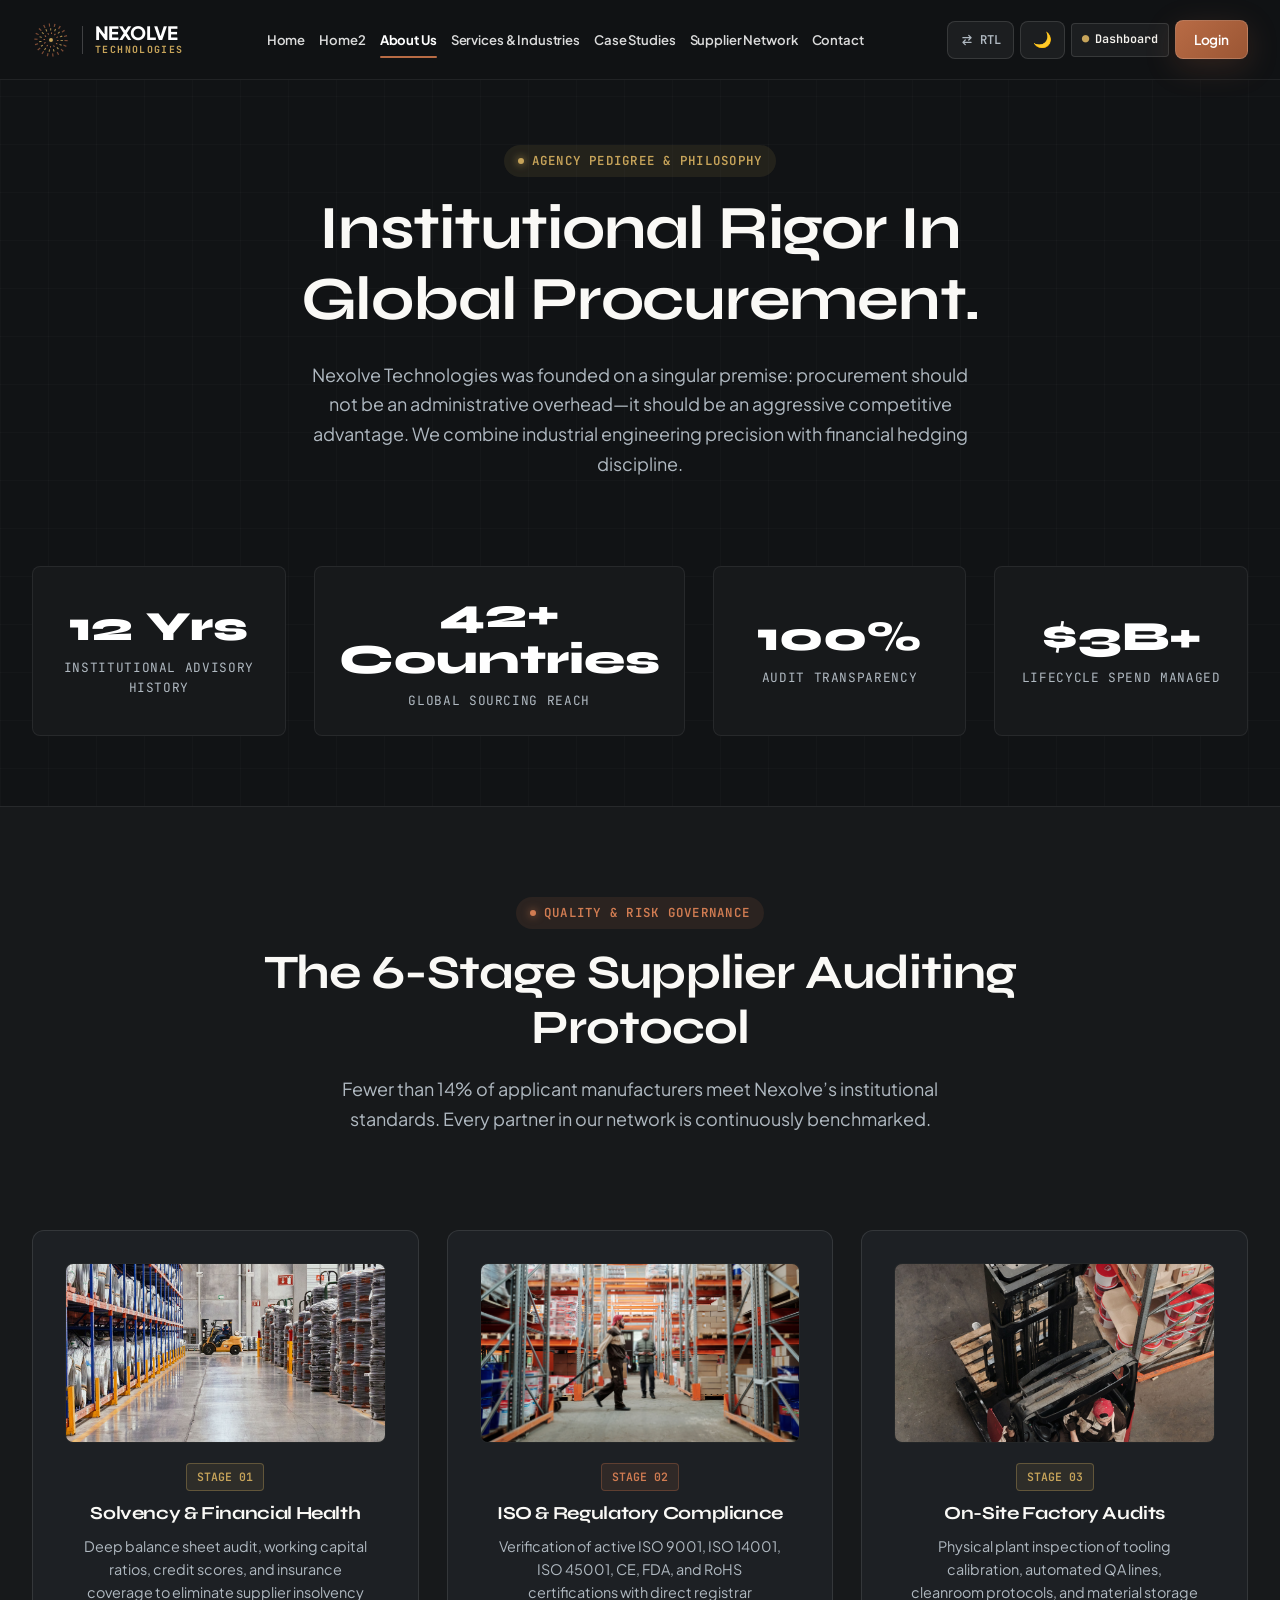
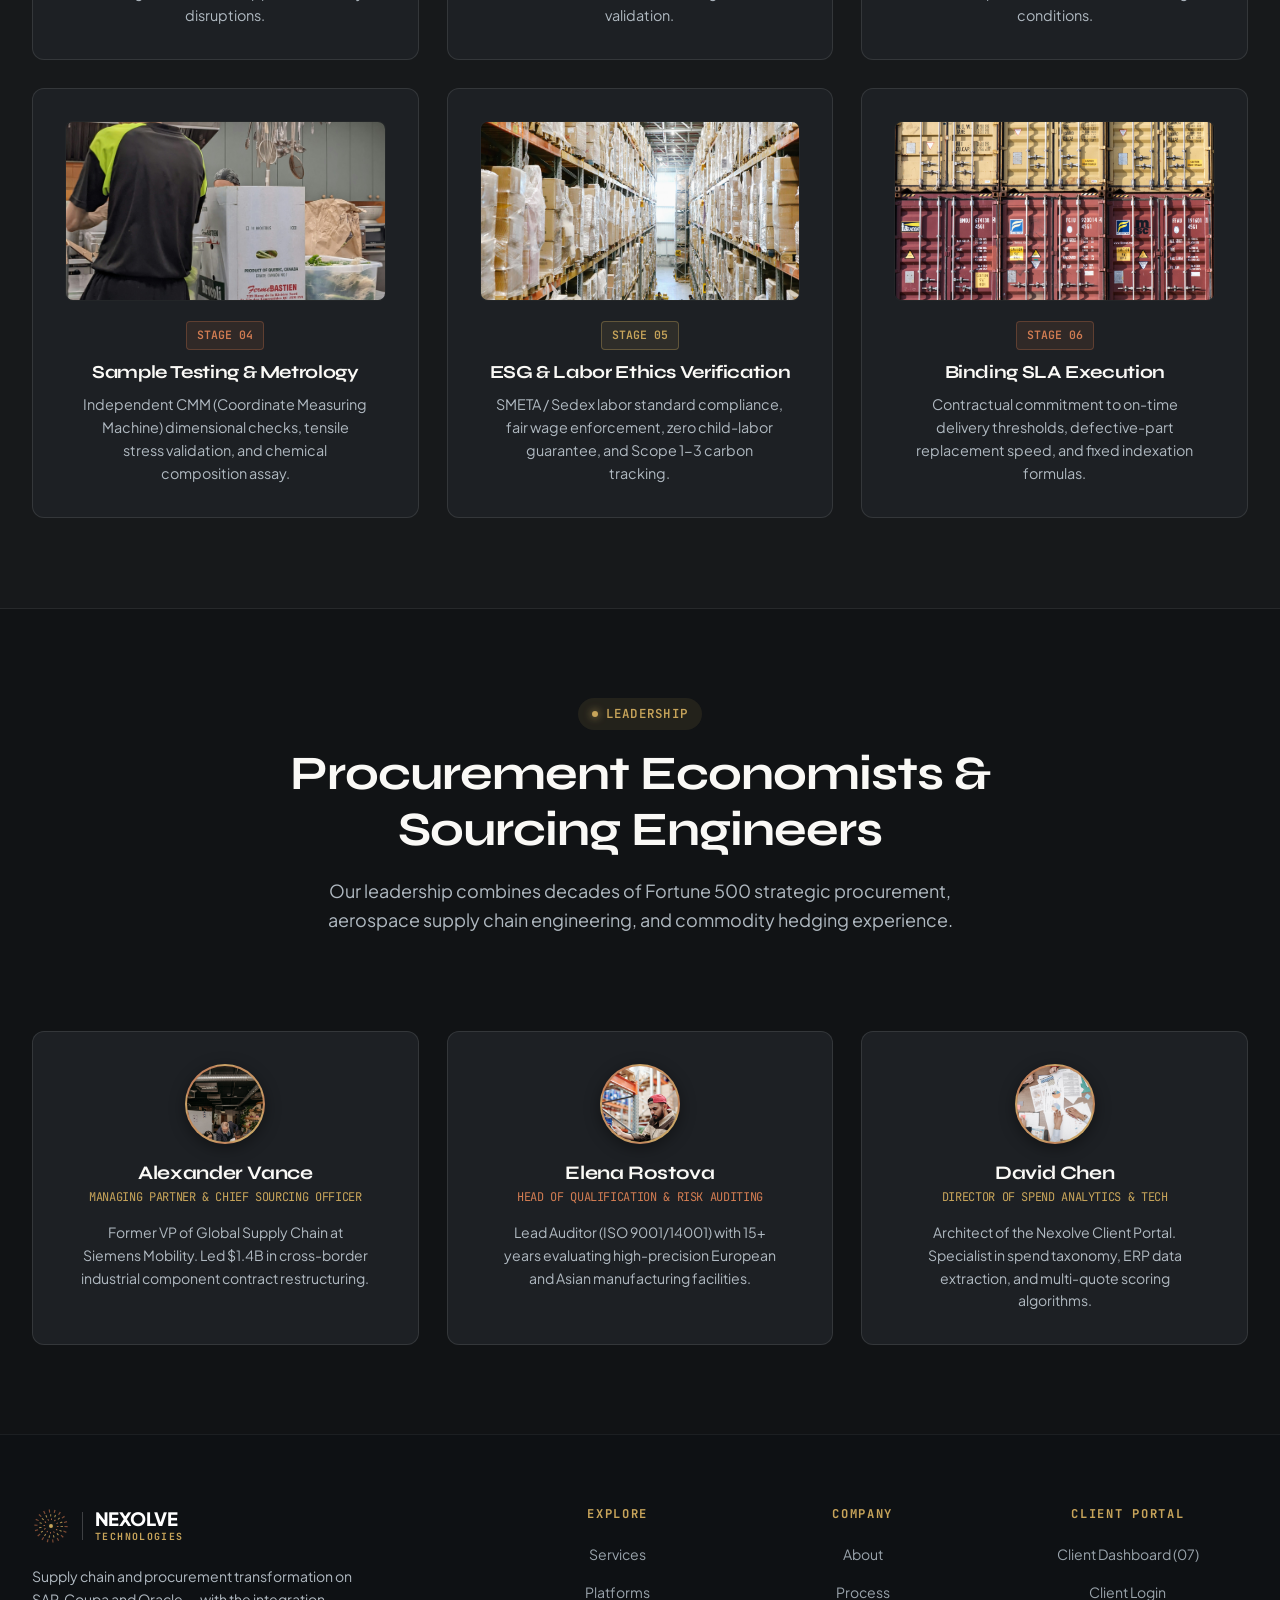
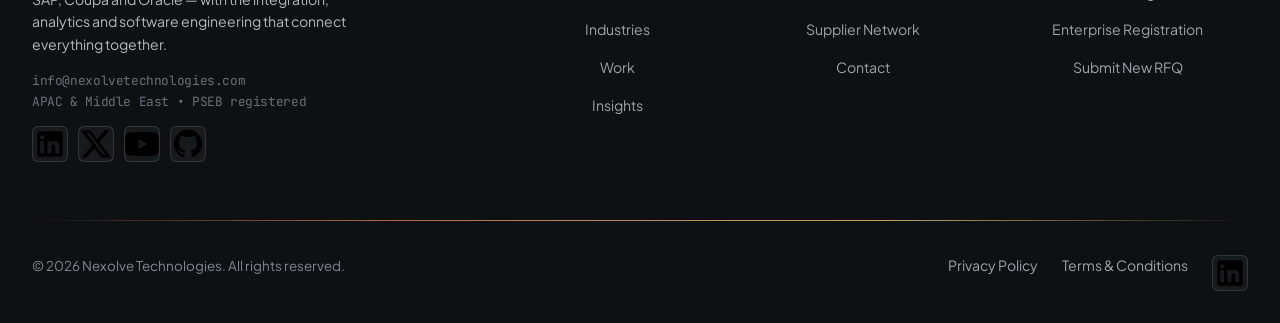
==== commit 1d3e0314: "feat: complete UI/UX refinements, Day/Night theme contrast polish, Auth redesign & dashboard header " ====
--- a/about.html
+++ b/about.html
@@ -305,6 +305,33 @@
             <div>info@nexolvetechnologies.com</div>
             <div>APAC & Middle East • PSEB registered</div>
           </div>
+          <div class="footer-brand-socials">
+            <a href="https://www.linkedin.com/company/nexolve-technologies" target="_blank" rel="noopener noreferrer"
+              class="social-icon-btn" aria-label="Nexolve on LinkedIn" title="LinkedIn">
+              <svg viewBox="0 0 24 24">
+                <path
+                  d="M19 3a2 2 0 0 1 2 2v14a2 2 0 0 1-2 2H5a2 2 0 0 1-2-2V5a2 2 0 0 1 2-2h14m-.5 15.5v-5.3a3.26 3.26 0 0 0-3.26-3.26c-.85 0-1.84.52-2.28 1.3v-1.11h-2.79v8.37h2.79v-4.93c0-.77.62-1.4 1.39-1.4a1.4 1.4 0 0 1 1.4 1.4v4.93h2.75M6.46 8.76a1.45 1.45 0 1 0 0-2.9 1.45 1.45 0 0 0 0 2.9m1.4 9.74v-8.37H5.06v8.37h2.8z" />
+              </svg>
+            </a>
+            <a href="https://x.com/nexolve_tech" target="_blank" rel="noopener noreferrer"
+              class="social-icon-btn" aria-label="Nexolve on X" title="Twitter / X">
+              <svg viewBox="0 0 24 24">
+                <path d="M18.244 2.25h3.308l-7.227 8.26 8.502 11.24H16.17l-5.214-6.817L4.99 21.75H1.68l7.73-8.835L1.254 2.25H8.08l4.713 6.231zm-1.161 17.52h1.833L7.084 4.126H5.117z"/>
+              </svg>
+            </a>
+            <a href="https://www.youtube.com/@nexolvetechnologies" target="_blank" rel="noopener noreferrer"
+              class="social-icon-btn" aria-label="Nexolve on YouTube" title="YouTube">
+              <svg viewBox="0 0 24 24">
+                <path d="M23.498 6.186a3.016 3.016 0 0 0-2.122-2.136C19.505 3.545 12 3.545 12 3.545s-7.505 0-9.377.505A3.017 3.017 0 0 0 .502 6.186C0 8.07 0 12 0 12s0 3.93.502 5.814a3.016 3.016 0 0 0 2.122 2.136c1.871.505 9.376.505 9.376.505s7.505 0 9.377-.505a3.015 3.015 0 0 0 2.122-2.136C24 15.93 24 12 24 12s0-3.93-.502-5.814zM9.545 15.568V8.432L15.818 12l-6.273 3.568z"/>
+              </svg>
+            </a>
+            <a href="https://github.com/nexolve-technologies" target="_blank" rel="noopener noreferrer"
+              class="social-icon-btn" aria-label="Nexolve on GitHub" title="GitHub">
+              <svg viewBox="0 0 24 24">
+                <path d="M12 2A10 10 0 0 0 2 12c0 4.42 2.87 8.17 6.84 9.5.5.08.66-.23.66-.5v-1.69c-2.77.6-3.36-1.34-3.36-1.34-.46-1.16-1.11-1.47-1.11-1.47-.91-.62.07-.6.07-.6 1 .07 1.53 1.03 1.53 1.03.87 1.52 2.34 1.07 2.91.83.1-.65.35-1.09.63-1.34-2.22-.25-4.55-1.11-4.55-4.92 0-1.11.38-2 1.03-2.71-.1-.25-.45-1.29.1-2.64 0 0 .84-.27 2.75 1.02.79-.22 1.65-.33 2.5-.33.85 0 1.71.11 2.5.33 1.91-1.29 2.75-1.02 2.75-1.02.55 1.35.2 2.39.1 2.64.65.71 1.03 1.6 1.03 2.71 0 3.82-2.34 4.66-4.57 4.91.36.31.69.92.69 1.85V21c0 .27.16.59.67.5C19.14 20.16 22 16.42 22 12A10 10 0 0 0 12 2z"/>
+              </svg>
+            </a>
+          </div>
         </div>
 
         <div>
@@ -360,6 +387,13 @@
     </div>
   </footer>
 
+  <!-- Move to Top Button -->
+  <button class="scroll-top-btn" aria-label="Scroll back to top" title="Scroll to top">
+    <svg viewBox="0 0 24 24" fill="none" stroke="currentColor" stroke-linecap="round" stroke-linejoin="round">
+      <path d="m18 15-6-6-6 6"/>
+    </svg>
+  </button>
+
   <script src="js/main.js"></script>
 </body>
 </html>
--- a/css/style.css
+++ b/css/style.css
@@ -161,12 +161,14 @@
 }
 
 [data-theme="light"] .nav-link {
-  color: #4A5568 !important;
+  color: #2D3748 !important;
+  font-weight: 600 !important;
 }
 
 [data-theme="light"] .nav-link:hover,
 [data-theme="light"] .nav-link.active {
   color: #111315 !important;
+  font-weight: 700 !important;
 }
 
 [data-theme="light"] .nav-portal-btn {
@@ -205,7 +207,11 @@
 }
 
 [data-theme="light"] .home-hero {
-  background: radial-gradient(circle at 50% 20%, #F8F9FA 0%, #FFFFFF 80%) !important;
+  background: linear-gradient(180deg, rgba(255, 255, 255, 0.88) 0%, rgba(248, 249, 250, 0.96) 100%), url('../IMAGE/pexels-equalstock-31112222.jpg') center/cover no-repeat !important;
+}
+
+[data-theme="light"] .page-hero-section {
+  background: linear-gradient(180deg, rgba(255, 255, 255, 0.88) 0%, rgba(248, 249, 250, 0.96) 100%), url('../IMAGE/pexels-alexander-isreb-880417-1797428.jpg') center/cover no-repeat !important;
 }
 
 [data-theme="light"] .hero-rail {
@@ -245,6 +251,21 @@
 [data-theme="light"] .home-2-stat-row {
   background: #F8F9FA !important;
   border-color: rgba(0, 0, 0, 0.08) !important;
+}
+
+/* Day theme contrast preservation for video HUD overlays */
+[data-theme="light"] .cinematic-video-wrap h4,
+[data-theme="light"] .video-overlay-hud h4,
+[data-theme="light"] .video-hud-bottom h4 {
+  color: #FFFFFF !important;
+  text-shadow: 0 2px 10px rgba(0, 0, 0, 0.9);
+}
+
+[data-theme="light"] .cinematic-video-wrap p,
+[data-theme="light"] .video-overlay-hud p,
+[data-theme="light"] .video-hud-bottom p {
+  color: rgba(255, 255, 255, 0.92) !important;
+  text-shadow: 0 1px 6px rgba(0, 0, 0, 0.85);
 }
 
 [data-theme="light"] .surface-blueprint {
@@ -1266,23 +1287,25 @@
 .nav-links {
   display: flex;
   align-items: center;
-  gap: clamp(8px, 1vw, 18px);
+  gap: clamp(8px, 1.1vw, 20px);
   flex-shrink: 1;
   white-space: nowrap;
 }
 
 .nav-link {
-  font-size: clamp(0.78rem, 0.85vw, 0.86rem);
-  font-weight: 500;
-  color: var(--text-secondary);
+  font-size: clamp(0.82rem, 0.9vw, 0.92rem);
+  font-weight: 600;
+  color: rgba(255, 255, 255, 0.85);
   position: relative;
   padding: 6px 0;
-  transition: color var(--transition-fast);
+  transition: all var(--transition-fast);
   white-space: nowrap;
+  letter-spacing: -0.01em;
 }
 
 .nav-link:hover, .nav-link.active {
   color: #FFFFFF;
+  font-weight: 700;
 }
 
 .nav-link.active::after {
@@ -1960,6 +1983,13 @@
   }
 }
 
+.footer-grid > div:not(:first-child) {
+  display: flex;
+  flex-direction: column;
+  align-items: center;
+  text-align: center;
+}
+
 .footer-heading {
   font-family: var(--font-mono);
   font-size: 0.76rem;
@@ -1968,6 +1998,7 @@
   letter-spacing: 0.14em;
   color: var(--color-gold);
   margin-bottom: 20px;
+  text-align: center;
 }
 
 .footer-links {
@@ -1977,6 +2008,8 @@
   list-style: none;
   padding: 0;
   margin: 0;
+  align-items: center;
+  text-align: center;
 }
 
 .footer-link {
@@ -1998,12 +2031,13 @@
   margin-bottom: 24px;
 }
 
-/* Footer Social Icons (Inline Right Alignment with Square Card) */
-.footer-social-list {
+/* Footer Social Icons */
+.footer-social-list,
+.footer-brand-socials {
   display: inline-flex;
   align-items: center;
   gap: 10px;
-  margin: 0;
+  margin-top: 14px;
 }
 
 .social-icon-btn {
@@ -2019,6 +2053,7 @@
   justify-content: center;
   color: #9AA4AC;
   transition: all var(--transition-fast);
+}
   flex-shrink: 0;
   cursor: pointer;
   text-decoration: none;
@@ -2138,7 +2173,7 @@
   border: 1px solid var(--color-copper);
   padding: 14px 20px;
   border-radius: var(--radius-sm);
-  color: #FFFFFF;
+  color: var(--text-primary);
   box-shadow: var(--shadow-lg);
   display: flex;
   align-items: center;
@@ -2147,9 +2182,87 @@
   animation: toastIn 0.3s ease-out;
 }
 
+[data-theme="light"] .toast {
+  background: #FFFFFF !important;
+  border: 1px solid var(--color-copper) !important;
+  color: #111315 !important;
+  box-shadow: 0 12px 32px rgba(0, 0, 0, 0.15) !important;
+}
+
+[data-theme="light"] .toast span {
+  color: #111315 !important;
+}
+
 @keyframes toastIn {
   from { transform: translateX(100%); opacity: 0; }
   to { transform: translateX(0); opacity: 1; }
+}
+
+/* Move to Top Floating Button */
+.scroll-top-btn {
+  position: fixed;
+  bottom: 28px;
+  right: 28px;
+  width: 46px;
+  height: 46px;
+  border-radius: 50%;
+  background: rgba(23, 26, 29, 0.85);
+  backdrop-filter: blur(10px);
+  -webkit-backdrop-filter: blur(10px);
+  border: 1px solid var(--color-gold);
+  color: var(--color-gold);
+  display: flex;
+  align-items: center;
+  justify-content: center;
+  cursor: pointer;
+  z-index: 999;
+  opacity: 0;
+  visibility: hidden;
+  transform: translateY(16px) scale(0.9);
+  transition: all var(--transition-normal);
+  box-shadow: 0 6px 20px rgba(0, 0, 0, 0.4), 0 0 16px rgba(199, 164, 90, 0.2);
+}
+
+.scroll-top-btn.visible {
+  opacity: 1;
+  visibility: visible;
+  transform: translateY(0) scale(1);
+}
+
+.scroll-top-btn:hover {
+  background: var(--color-gold);
+  color: #111315;
+  transform: translateY(-4px) scale(1.05);
+  box-shadow: 0 10px 25px rgba(199, 164, 90, 0.4);
+}
+
+.scroll-top-btn svg {
+  width: 20px;
+  height: 20px;
+  stroke-width: 2.5;
+  transition: transform var(--transition-fast);
+}
+
+.scroll-top-btn:hover svg {
+  transform: translateY(-2px);
+}
+
+[data-theme="light"] .scroll-top-btn {
+  background: rgba(255, 255, 255, 0.95);
+  border-color: var(--color-copper);
+  color: var(--color-copper);
+  box-shadow: 0 6px 20px rgba(0, 0, 0, 0.12), 0 0 16px rgba(184, 107, 69, 0.2);
+}
+
+[data-theme="light"] .scroll-top-btn:hover {
+  background: var(--color-copper);
+  color: #FFFFFF;
+  box-shadow: 0 10px 25px rgba(184, 107, 69, 0.35);
+}
+
+[dir="rtl"] .scroll-top-btn {
+  right: auto;
+  left: 28px;
 }
 
 /* Modals */
@@ -2347,7 +2460,7 @@
   position: relative;
   padding: clamp(100px, 12vw, 140px) 0 clamp(48px, 6vw, 80px);
   overflow: hidden;
-  background: radial-gradient(circle at 50% 20%, #171A1E 0%, #111315 80%);
+  background: linear-gradient(180deg, rgba(17, 19, 21, 0.84) 0%, rgba(17, 19, 21, 0.95) 100%), url('../IMAGE/pexels-equalstock-31112222.jpg') center/cover no-repeat;
 }
 
 .hero-matrix {
@@ -2402,55 +2515,154 @@
   margin: 0 auto;
 }
 
-/* Horizontal Architectural Hero Rail */
+/* Horizontal Architectural Hero Stats Cards Grid */
+.hero-stats-grid,
 .hero-rail {
   display: grid;
-  grid-template-columns: repeat(auto-fit, minmax(200px, 1fr));
+  grid-template-columns: repeat(4, 1fr);
   gap: 16px;
   margin-top: clamp(40px, 6vw, 64px);
-  padding: clamp(18px, 3vw, 24px);
-  background: rgba(23, 25, 27, 0.7);
+  width: 100%;
+}
+
+@media (max-width: 992px) {
+  .hero-stats-grid,
+  .hero-rail {
+    grid-template-columns: repeat(2, 1fr);
+  }
+}
+
+@media (max-width: 520px) {
+  .hero-stats-grid,
+  .hero-rail {
+    grid-template-columns: 1fr;
+  }
+}
+
+.hero-stat-card,
+.hero-rail > div {
+  background: rgba(21, 24, 27, 0.82);
   backdrop-filter: blur(12px);
   -webkit-backdrop-filter: blur(12px);
-  border: var(--border-subtle);
+  border: 1px solid rgba(255, 255, 255, 0.08);
+  border-top: 2px solid var(--color-copper);
   border-radius: var(--radius-md);
-  border-left: 3px solid var(--color-copper);
-}
-
-.hero-rail > div {
+  padding: clamp(20px, 2.5vw, 24px) 16px;
   display: flex;
   flex-direction: column;
   align-items: center;
   text-align: center;
-  padding: 10px;
-  border-right: 1px solid rgba(255, 255, 255, 0.06);
-}
-
-.hero-rail > div:last-child {
-  border-right: none;
-}
-
+  transition: all var(--transition-fast);
+  box-shadow: 0 8px 24px rgba(0, 0, 0, 0.35);
+  position: relative;
+  overflow: hidden;
+}
+
+.hero-stat-card::before {
+  content: '';
+  position: absolute;
+  top: 0;
+  left: 0;
+  right: 0;
+  height: 100%;
+  background: radial-gradient(circle at 50% 0%, rgba(184, 107, 69, 0.12), transparent 70%);
+  opacity: 0;
+  transition: opacity var(--transition-fast);
+  pointer-events: none;
+}
+
+.hero-stat-card:hover {
+  transform: translateY(-4px);
+  border-color: var(--color-gold);
+  box-shadow: 0 12px 32px rgba(0, 0, 0, 0.5), 0 0 20px rgba(199, 164, 90, 0.2);
+}
+
+.hero-stat-card:hover::before {
+  opacity: 1;
+}
+
+.hero-stat-card__icon-wrap {
+  width: 42px;
+  height: 42px;
+  border-radius: 10px;
+  background: rgba(199, 164, 90, 0.1);
+  border: 1px solid rgba(199, 164, 90, 0.25);
+  display: flex;
+  align-items: center;
+  justify-content: center;
+  color: var(--color-gold);
+  margin-bottom: 14px;
+  transition: all var(--transition-fast);
+}
+
+.hero-stat-card:hover .hero-stat-card__icon-wrap {
+  background: var(--color-copper);
+  border-color: var(--color-copper-hover);
+  color: #FFFFFF;
+  transform: scale(1.08);
+}
+
+.hero-stat-card__value,
 .hero-rail dt {
-  display: flex;
-  align-items: center;
-  gap: 8px;
-  font-family: var(--font-mono);
-  font-size: clamp(1.2rem, 2.5vw, 1.55rem);
+  font-family: var(--font-mono);
+  font-size: clamp(1.05rem, 1.7vw, 1.3rem);
   font-weight: 800;
   color: #FFFFFF;
-  margin-bottom: 4px;
-}
-
+  margin-bottom: 8px;
+  min-height: 44px;
+  display: flex;
+  align-items: center;
+  justify-content: center;
+  line-height: 1.25;
+  text-align: center;
+}
+
+.hero-stat-card__value span,
 .hero-rail dt span {
   color: var(--color-gold);
 }
 
+.hero-stat-card__label,
 .hero-rail dd {
-  font-size: 0.8rem;
+  font-size: 0.76rem;
   color: var(--text-secondary);
   text-transform: uppercase;
-  letter-spacing: 0.04em;
-  font-weight: 500;
+  letter-spacing: 0.08em;
+  font-weight: 600;
+  margin: 0;
+  line-height: 1.35;
+}
+
+/* Light Mode Overrides for Hero Stat Cards */
+[data-theme="light"] .hero-stat-card,
+[data-theme="light"] .hero-rail > div {
+  background: rgba(255, 255, 255, 0.95) !important;
+  border: 1px solid rgba(0, 0, 0, 0.08) !important;
+  border-top: 2px solid var(--color-copper) !important;
+  box-shadow: 0 6px 20px rgba(0, 0, 0, 0.06) !important;
+}
+
+[data-theme="light"] .hero-stat-card:hover,
+[data-theme="light"] .hero-rail > div:hover {
+  background: #FFFFFF !important;
+  border-color: var(--color-copper) !important;
+  box-shadow: 0 12px 30px rgba(184, 107, 69, 0.18) !important;
+}
+
+[data-theme="light"] .hero-stat-card__icon-wrap {
+  background: rgba(184, 107, 69, 0.08);
+  border-color: rgba(184, 107, 69, 0.2);
+  color: var(--color-copper);
+}
+
+[data-theme="light"] .hero-stat-card__value,
+[data-theme="light"] .hero-rail dt {
+  color: #111315 !important;
+}
+
+[data-theme="light"] .hero-stat-card__label,
+[data-theme="light"] .hero-rail dd {
+  color: #718096 !important;
 }
 
 /* 5. Surface Blueprint & Delivery Landscape Panel */
@@ -2803,6 +3015,19 @@
   gap: 24px;
 }
 
+@media (min-width: 640px) {
+  .proof-cards-grid {
+    grid-template-columns: repeat(2, 1fr);
+  }
+  .proof-cards-grid > .proof-project:nth-child(3):last-child {
+    grid-column: 1 / -1;
+    max-width: 520px;
+    width: 100%;
+    margin-left: auto;
+    margin-right: auto;
+  }
+}
+
 .proof-project {
   display: flex;
   flex-direction: column;
@@ -2828,6 +3053,23 @@
   flex-grow: 1;
 }
 
+.proof-project__body h3 {
+  font-family: var(--font-heading);
+  min-height: 56px;
+  display: flex;
+  align-items: flex-start;
+  line-height: 1.35;
+  margin-bottom: 10px;
+}
+
+.proof-project__body p {
+  min-height: 76px;
+  display: flex;
+  align-items: flex-start;
+  line-height: 1.6;
+  margin-bottom: 16px;
+}
+
 .nx-card__head {
   display: flex;
   justify-content: space-between;
@@ -3057,10 +3299,39 @@
 }
 
 .service-matrix__body {
-  padding: 20px;
+  padding: 22px 20px;
   display: flex;
   flex-direction: column;
   flex-grow: 1;
+}
+
+.service-matrix__body .nx-card__head {
+  display: flex;
+  justify-content: space-between;
+  align-items: center;
+  margin-bottom: 14px;
+  min-height: 28px;
+}
+
+.service-matrix__body h3 {
+  font-family: var(--font-heading);
+  font-size: 1.05rem;
+  margin-bottom: 12px;
+  color: #FFFFFF;
+  min-height: 72px;
+  display: flex;
+  align-items: flex-start;
+  line-height: 1.35;
+}
+
+.service-matrix__body p {
+  color: var(--text-secondary);
+  font-size: 0.85rem;
+  line-height: 1.55;
+  margin-bottom: 16px;
+  min-height: 104px;
+  display: flex;
+  align-items: flex-start;
 }
 
 /* 10. Brand CTA & Hairline Spectrum */
@@ -3297,7 +3568,7 @@
 }
 
 .office-hub-card {
-  background: #131619;
+  background: var(--bg-carbon-surface);
   border: 1px solid rgba(255, 255, 255, 0.08);
   border-radius: var(--radius-sm);
   padding: 24px;
@@ -3313,5 +3584,435 @@
   box-shadow: 0 10px 24px rgba(0, 0, 0, 0.4);
 }
 
-
-
+.office-hub-footer {
+  font-family: var(--font-mono);
+  font-size: 0.8rem;
+  border-top: 1px solid rgba(255, 255, 255, 0.08);
+  padding-top: 12px;
+  margin-top: 8px;
+}
+
+/* Contact Page Telemetry Stats Grid */
+.contact-stats-grid {
+  display: grid;
+  grid-template-columns: repeat(4, 1fr);
+  gap: 16px;
+  margin-top: 36px;
+  margin-bottom: 24px;
+  width: 100%;
+}
+
+@media (max-width: 992px) {
+  .contact-stats-grid {
+    grid-template-columns: repeat(2, 1fr);
+  }
+}
+
+@media (max-width: 520px) {
+  .contact-stats-grid {
+    grid-template-columns: 1fr;
+  }
+}
+
+.contact-stat-card {
+  background: rgba(21, 24, 27, 0.85);
+  backdrop-filter: blur(12px);
+  -webkit-backdrop-filter: blur(12px);
+  border: 1px solid rgba(255, 255, 255, 0.08);
+  border-top: 2px solid var(--color-copper);
+  border-radius: var(--radius-md);
+  padding: 22px 18px;
+  display: flex;
+  flex-direction: column;
+  align-items: center;
+  text-align: center;
+  transition: all var(--transition-fast);
+  box-shadow: 0 8px 24px rgba(0, 0, 0, 0.35);
+  position: relative;
+  overflow: hidden;
+}
+
+.contact-stat-card:hover {
+  transform: translateY(-3px);
+  border-color: var(--color-gold);
+  box-shadow: 0 12px 30px rgba(0, 0, 0, 0.5), 0 0 20px rgba(199, 164, 90, 0.2);
+}
+
+.contact-stat-icon {
+  width: 38px;
+  height: 38px;
+  border-radius: 8px;
+  background: rgba(199, 164, 90, 0.1);
+  border: 1px solid rgba(199, 164, 90, 0.25);
+  display: flex;
+  align-items: center;
+  justify-content: center;
+  color: var(--color-gold);
+  margin-bottom: 12px;
+  transition: all var(--transition-fast);
+}
+
+.contact-stat-card:hover .contact-stat-icon {
+  background: var(--color-copper);
+  border-color: var(--color-copper-hover);
+  color: #FFFFFF;
+  transform: scale(1.08);
+}
+
+.contact-stat-label {
+  font-family: var(--font-mono);
+  font-size: 0.72rem;
+  font-weight: 700;
+  color: var(--text-muted);
+  text-transform: uppercase;
+  letter-spacing: 0.08em;
+  margin-bottom: 6px;
+}
+
+.contact-stat-value {
+  font-family: var(--font-mono);
+  font-size: clamp(1.15rem, 1.7vw, 1.4rem);
+  font-weight: 800;
+  color: #FFFFFF;
+  margin-bottom: 6px;
+  line-height: 1.2;
+}
+
+.contact-stat-sub {
+  font-size: 0.8rem;
+  color: var(--text-secondary);
+  line-height: 1.4;
+}
+
+/* Light Mode Overrides for Contact Page */
+[data-theme="light"] .contact-map-frame {
+  filter: none;
+}
+
+[data-theme="light"] .map-hud-badge {
+  background: rgba(255, 255, 255, 0.95);
+  border: 1px solid rgba(0, 0, 0, 0.1);
+  color: var(--color-copper);
+  box-shadow: 0 4px 16px rgba(0, 0, 0, 0.08);
+}
+
+[data-theme="light"] .office-hub-card {
+  background: #FFFFFF !important;
+  border: 1px solid rgba(0, 0, 0, 0.08) !important;
+  box-shadow: 0 4px 16px rgba(0, 0, 0, 0.04);
+}
+
+[data-theme="light"] .office-hub-card h3 {
+  color: #111315 !important;
+}
+
+[data-theme="light"] .office-hub-footer {
+  border-top-color: rgba(0, 0, 0, 0.08) !important;
+}
+
+[data-theme="light"] .social-channel-card {
+  background: #FFFFFF !important;
+  border: 1px solid rgba(0, 0, 0, 0.08) !important;
+  color: #111315 !important;
+  box-shadow: 0 4px 16px rgba(0, 0, 0, 0.04);
+}
+
+[data-theme="light"] .social-channel-name {
+  color: #111315 !important;
+}
+
+[data-theme="light"] .social-channel-icon {
+  background: rgba(184, 107, 69, 0.08);
+  border-color: rgba(184, 107, 69, 0.2);
+  color: var(--color-copper);
+}
+
+[data-theme="light"] .contact-stat-card {
+  background: #FFFFFF !important;
+  border: 1px solid rgba(0, 0, 0, 0.08) !important;
+  border-top: 2px solid var(--color-copper) !important;
+  box-shadow: 0 4px 16px rgba(0, 0, 0, 0.05) !important;
+}
+
+[data-theme="light"] .contact-stat-card:hover {
+  box-shadow: 0 10px 26px rgba(184, 107, 69, 0.15) !important;
+  border-color: var(--color-copper) !important;
+}
+
+[data-theme="light"] .contact-stat-icon {
+  background: rgba(184, 107, 69, 0.08) !important;
+  border-color: rgba(184, 107, 69, 0.2) !important;
+  color: var(--color-copper) !important;
+}
+
+[data-theme="light"] .contact-stat-label {
+  color: #718096 !important;
+}
+
+[data-theme="light"] .contact-stat-value {
+  color: #111315 !important;
+}
+
+[data-theme="light"] .contact-stat-sub {
+  color: #4A5568 !important;
+}
+
+[data-theme="light"] .enterprise-stat-cell {
+  background: #FFFFFF !important;
+  border: 1px solid rgba(0, 0, 0, 0.08) !important;
+  box-shadow: 0 4px 16px rgba(0, 0, 0, 0.04);
+}
+
+[data-theme="light"] .enterprise-stat-value {
+  color: var(--color-copper) !important;
+}
+
+[data-theme="light"] .contact-form-card {
+  background: #FFFFFF !important;
+  border: 1px solid rgba(0, 0, 0, 0.08) !important;
+  box-shadow: 0 8px 30px rgba(0, 0, 0, 0.06);
+}
+
+/* Contact Form File Dropzone */
+.form-file-dropzone {
+  background: rgba(255, 255, 255, 0.03);
+  border: 1px dashed rgba(255, 255, 255, 0.15);
+  border-radius: var(--radius-sm);
+  padding: 18px;
+  text-align: center;
+  margin-bottom: 24px;
+  transition: all var(--transition-fast);
+}
+
+.form-file-dropzone:hover {
+  border-color: var(--color-copper);
+  background: var(--color-copper-surface);
+}
+
+.form-file-title {
+  font-weight: 600;
+  font-size: 0.9rem;
+  color: var(--text-primary);
+  margin-bottom: 4px;
+}
+
+.form-file-sub {
+  font-size: 0.75rem;
+  color: var(--text-muted);
+  font-family: var(--font-mono);
+}
+
+[data-theme="light"] .form-file-dropzone {
+  background: #F8F9FA !important;
+  border-color: rgba(0, 0, 0, 0.15) !important;
+}
+
+[data-theme="light"] .form-file-dropzone:hover {
+  border-color: var(--color-copper) !important;
+  background: rgba(163, 88, 52, 0.06) !important;
+}
+
+[data-theme="light"] .form-file-title {
+  color: #111315 !important;
+}
+
+[data-theme="light"] .form-file-sub {
+  color: #718096 !important;
+}
+
+/* ==========================================================================
+   AUTHENTICATION PAGES (LOGIN & REGISTER) ENHANCEMENTS
+   ========================================================================== */
+.auth-card {
+  border-radius: var(--radius-lg);
+  box-shadow: 0 16px 48px rgba(0, 0, 0, 0.4);
+  position: relative;
+}
+
+[data-theme="light"] .auth-card {
+  box-shadow: 0 16px 48px rgba(0, 0, 0, 0.08);
+}
+
+.password-field-wrap {
+  position: relative;
+  display: flex;
+  align-items: center;
+  width: 100%;
+}
+
+.password-field-wrap input {
+  padding-right: 44px;
+}
+
+[dir="rtl"] .password-field-wrap input {
+  padding-right: 14px;
+  padding-left: 44px;
+}
+
+.password-toggle-btn {
+  position: absolute;
+  right: 10px;
+  top: 50%;
+  transform: translateY(-50%);
+  background: transparent;
+  border: none;
+  color: var(--text-muted);
+  cursor: pointer;
+  display: inline-flex;
+  align-items: center;
+  justify-content: center;
+  padding: 6px;
+  border-radius: var(--radius-xs);
+  transition: color var(--transition-fast);
+  z-index: 2;
+}
+
+[dir="rtl"] .password-toggle-btn {
+  right: auto;
+  left: 10px;
+}
+
+.password-toggle-btn:hover {
+  color: var(--text-primary);
+}
+
+[data-theme="light"] .password-toggle-btn {
+  color: #718096 !important;
+}
+
+[data-theme="light"] .password-toggle-btn:hover {
+  color: #111315 !important;
+}
+
+.auth-remember-row {
+  display: flex;
+  justify-content: space-between;
+  align-items: center;
+  gap: 12px;
+  margin-top: 14px;
+  margin-bottom: 24px;
+  font-size: 0.85rem;
+}
+
+.auth-remember-label {
+  display: inline-flex;
+  align-items: center;
+  gap: 8px;
+  color: var(--text-secondary);
+  cursor: pointer;
+  user-select: none;
+  font-size: 0.85rem;
+  margin-bottom: 0;
+}
+
+.auth-forgot-link {
+  font-family: var(--font-mono);
+  font-size: 0.75rem;
+  font-weight: 700;
+  color: var(--color-copper-hover);
+  text-decoration: none;
+  letter-spacing: 0.05em;
+  transition: color var(--transition-fast);
+  white-space: nowrap;
+}
+
+.auth-forgot-link:hover {
+  color: var(--color-gold);
+  text-decoration: underline;
+}
+
+[data-theme="light"] .auth-remember-label {
+  color: #4A5568 !important;
+}
+
+[data-theme="light"] .auth-forgot-link {
+  color: var(--color-copper) !important;
+}
+
+.auth-divider {
+  display: flex;
+  align-items: center;
+  text-align: center;
+  margin: 22px 0 18px;
+  color: var(--text-muted);
+  font-family: var(--font-mono);
+  font-size: 0.72rem;
+  font-weight: 700;
+  letter-spacing: 0.08em;
+}
+
+.auth-divider::before,
+.auth-divider::after {
+  content: '';
+  flex: 1;
+  border-bottom: 1px solid rgba(255, 255, 255, 0.08);
+}
+
+.auth-divider::before {
+  margin-right: 12px;
+}
+
+.auth-divider::after {
+  margin-left: 12px;
+}
+
+[data-theme="light"] .auth-divider::before,
+[data-theme="light"] .auth-divider::after {
+  border-bottom-color: rgba(0, 0, 0, 0.1) !important;
+}
+
+[data-theme="light"] .auth-divider {
+  color: #718096 !important;
+}
+
+.social-auth-grid {
+  display: grid;
+  grid-template-columns: 1fr 1fr;
+  gap: 12px;
+  margin-bottom: 18px;
+}
+
+.social-auth-btn {
+  display: inline-flex;
+  align-items: center;
+  justify-content: center;
+  gap: 10px;
+  padding: 10px 14px;
+  border-radius: var(--radius-sm);
+  background: rgba(255, 255, 255, 0.04);
+  border: 1px solid rgba(255, 255, 255, 0.1);
+  color: var(--text-primary);
+  font-size: 0.86rem;
+  font-weight: 600;
+  cursor: pointer;
+  transition: all var(--transition-fast);
+  text-decoration: none;
+}
+
+.social-auth-btn:hover {
+  background: rgba(255, 255, 255, 0.08);
+  border-color: rgba(255, 255, 255, 0.22);
+  transform: translateY(-1px);
+}
+
+[data-theme="light"] .social-auth-btn {
+  background: #FFFFFF !important;
+  border-color: rgba(0, 0, 0, 0.12) !important;
+  color: #111315 !important;
+  box-shadow: 0 2px 6px rgba(0, 0, 0, 0.03);
+}
+
+[data-theme="light"] .social-auth-btn:hover {
+  background: #F8F9FA !important;
+  border-color: rgba(0, 0, 0, 0.2) !important;
+  box-shadow: 0 4px 12px rgba(0, 0, 0, 0.06);
+}
+
+.social-auth-btn svg {
+  flex-shrink: 0;
+}
+
+
+
+
+
